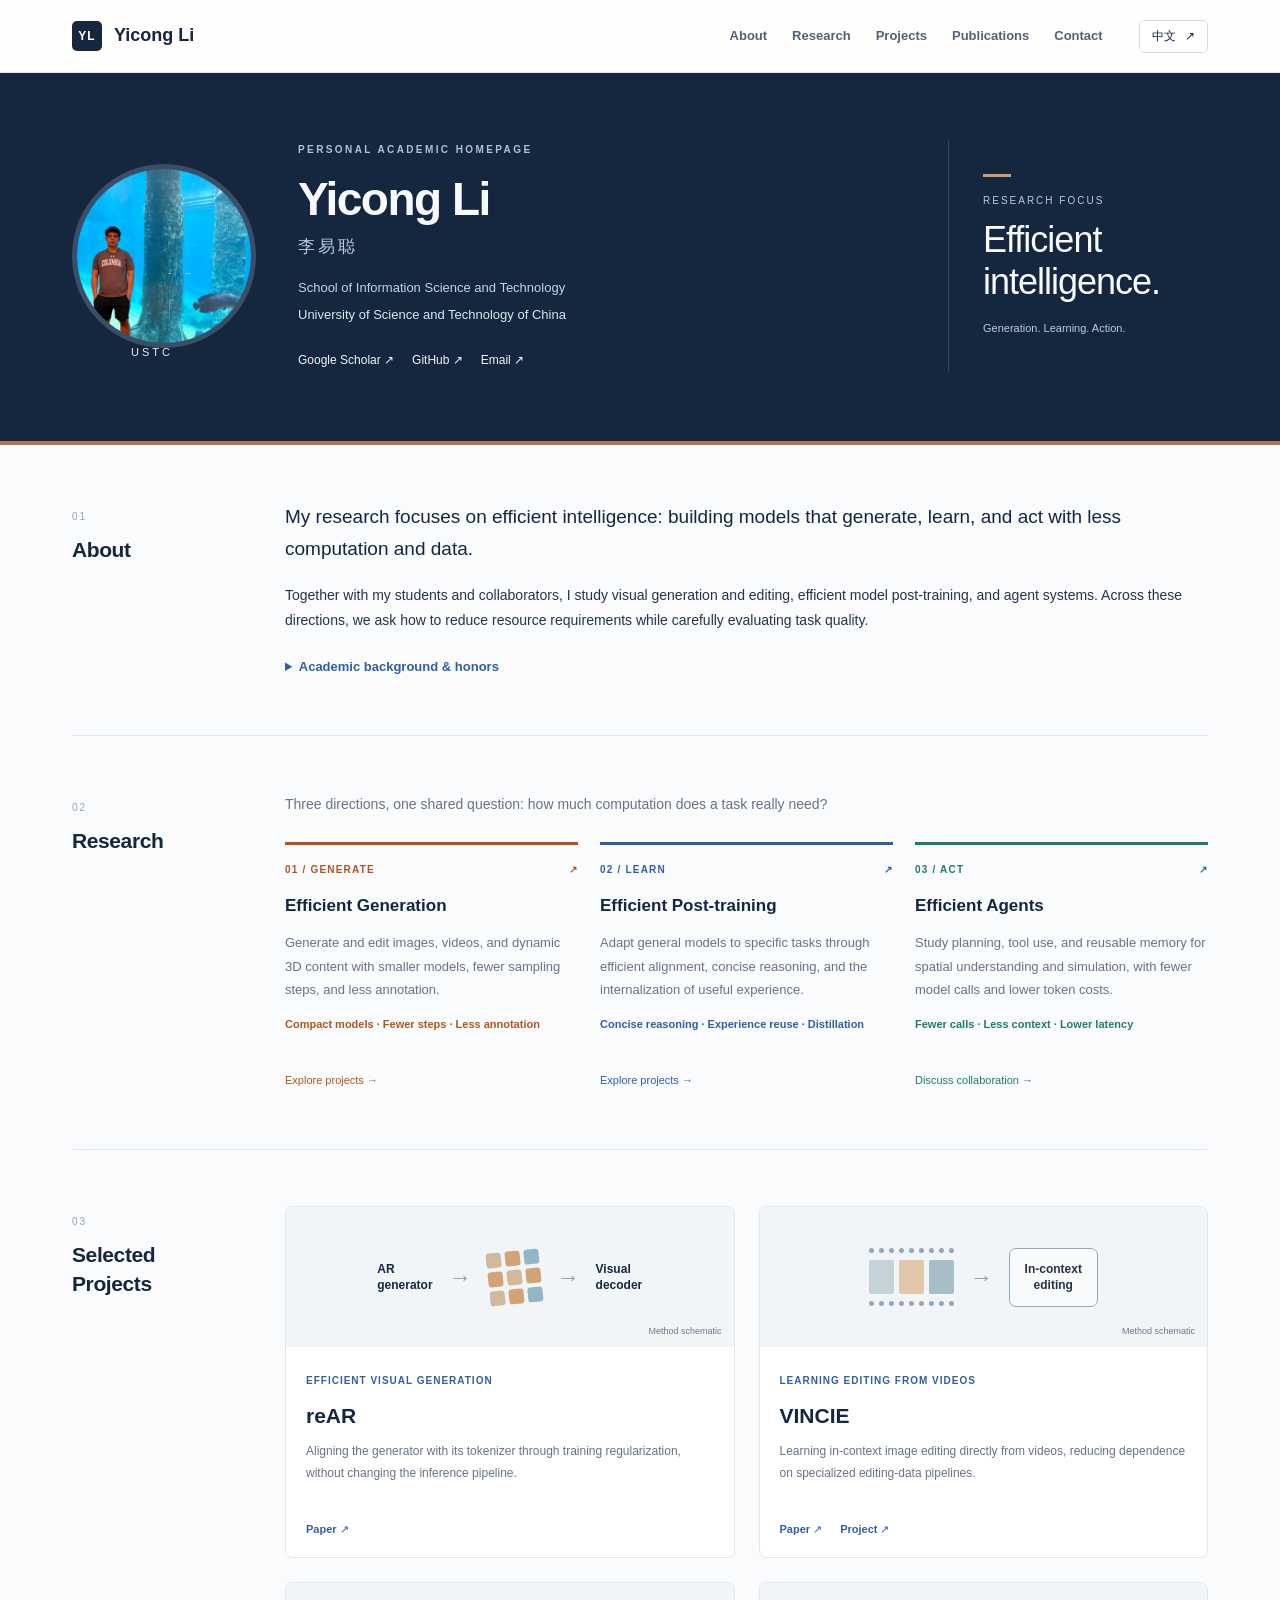
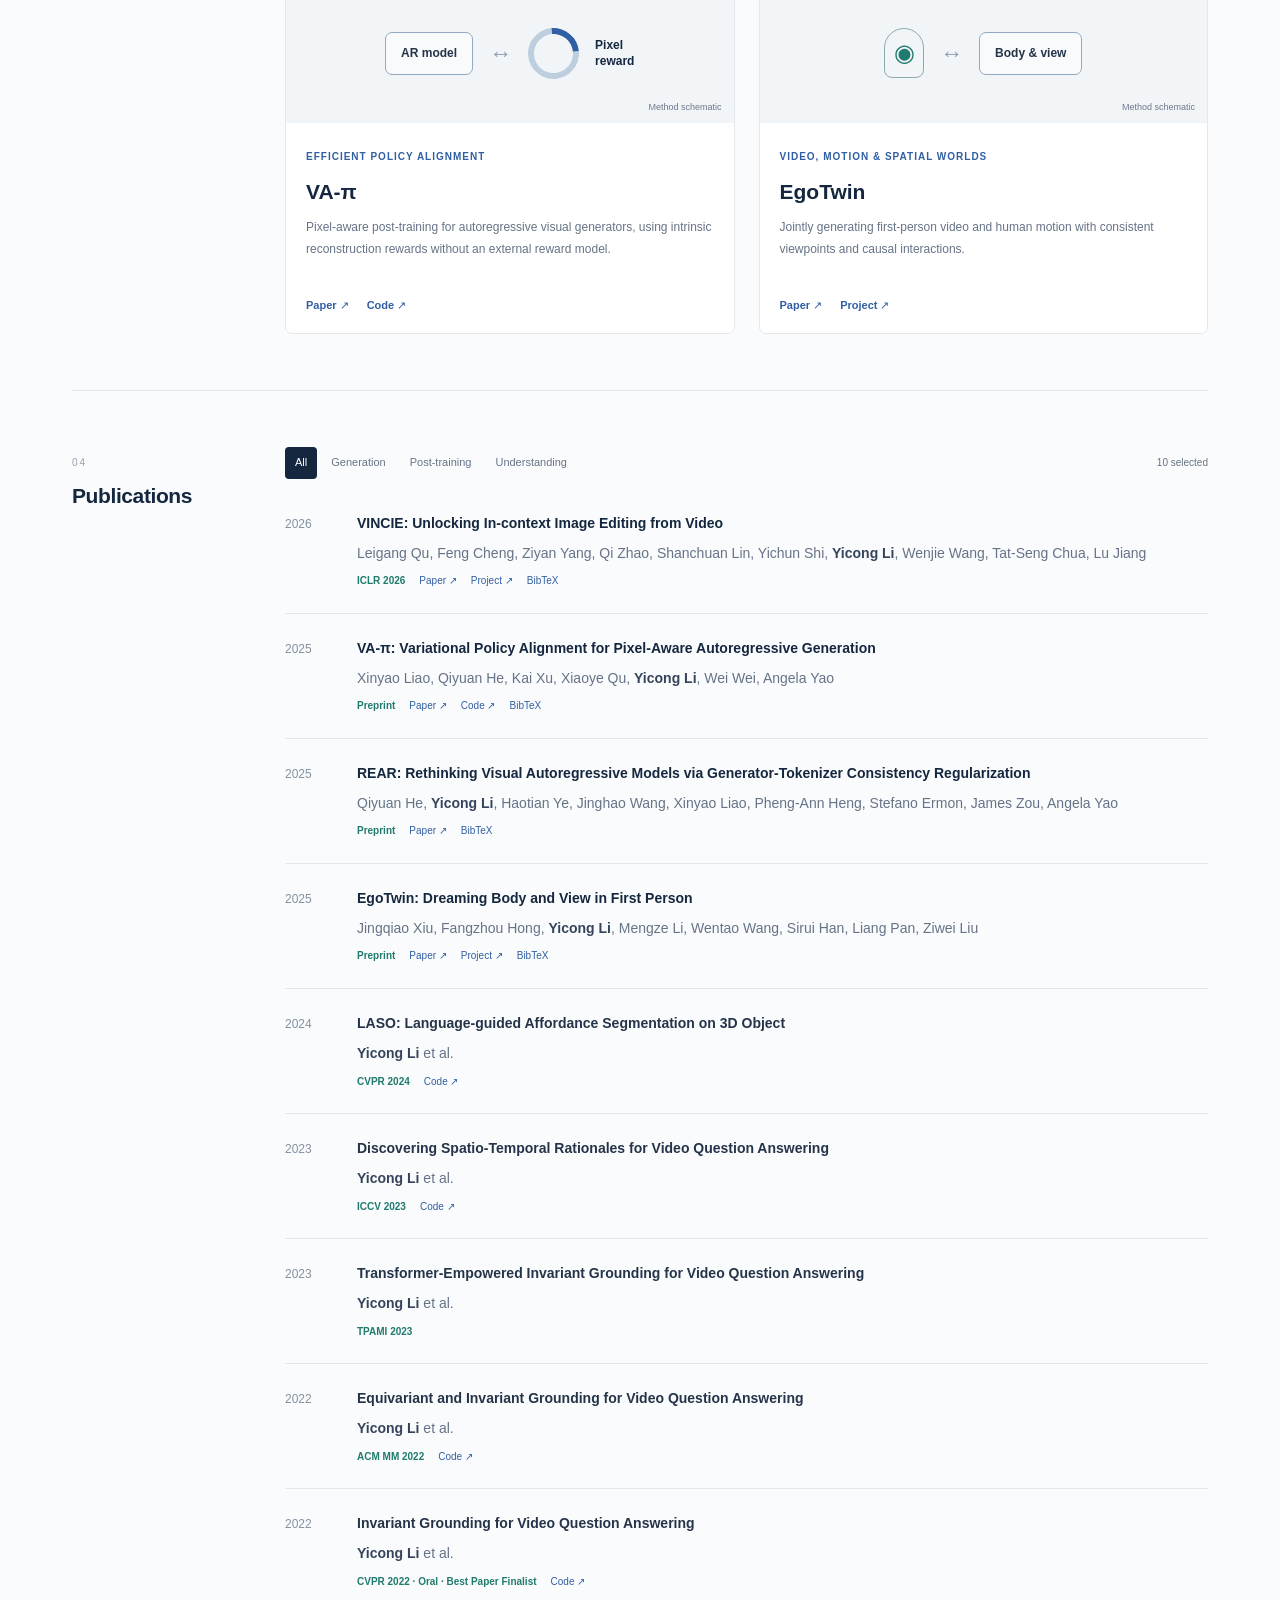
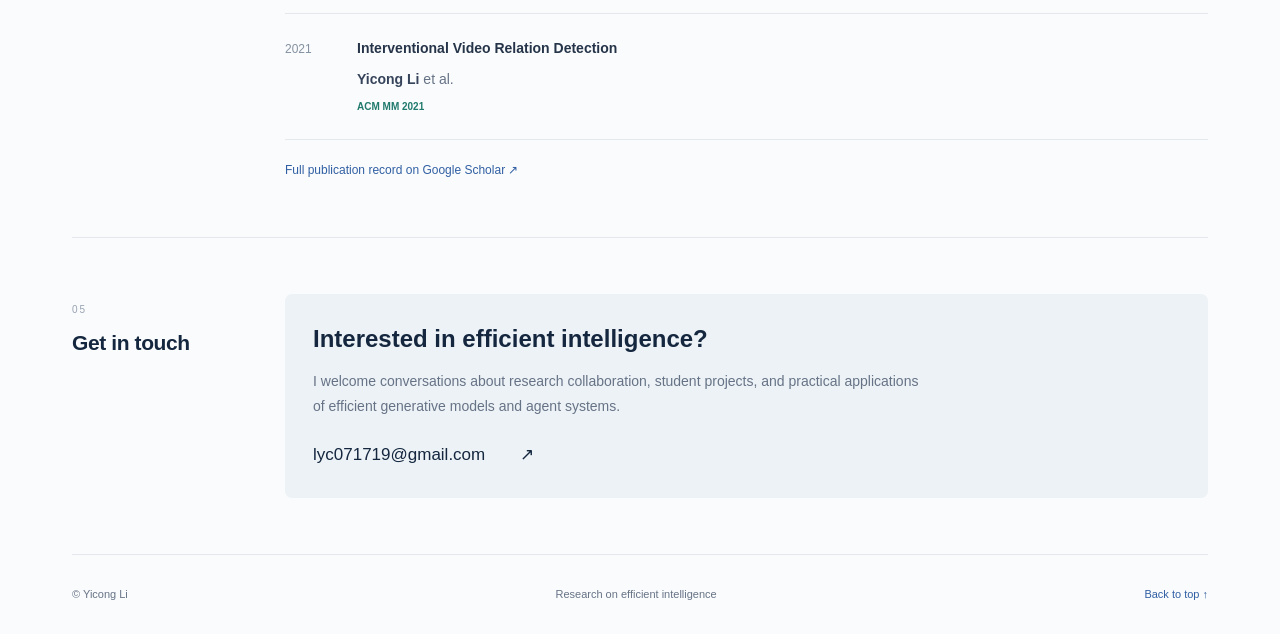
==== index.html @ 8d316884 "Build bilingual academic homepage focused on efficient intelligence" ====
<!doctype html>
<html lang="en">
<head>
<meta charset="utf-8"><meta name="viewport" content="width=device-width,initial-scale=1">
<meta name="description" content="Yicong Li, USTC. Research on efficient generative models, model post-training, and agent systems.">
<meta name="theme-color" content="#14273f"><title>Yicong Li · Efficient Intelligence · USTC</title>
<link rel="icon" type="image/svg+xml" href="assets/favicon.svg"><link rel="stylesheet" href="assets/site.css">
<script src="assets/content.js" defer></script><script src="assets/site.js" defer></script>
</head>
<body>
<a class="skip" href="#main" data-en="Skip to content" data-zh="跳转到正文">Skip to content</a>
<header class="topbar"><div class="nav-wrap">
<a class="brand" href="#home"><span class="brand-mark">YL</span><span data-en="Yicong Li" data-zh="李易聪">Yicong Li</span></a>
<nav aria-label="Main navigation"><a href="#about" data-en="About" data-zh="关于">About</a><a href="#research" data-en="Research" data-zh="研究">Research</a><a href="#projects" data-en="Projects" data-zh="项目">Projects</a><a href="#publications" data-en="Publications" data-zh="论文">Publications</a><a href="#contact" data-en="Contact" data-zh="联系">Contact</a></nav>
<button id="language-toggle" class="language" type="button" aria-label="切换至中文">中文 <span aria-hidden="true">↗</span></button>
</div></header>
<main id="main">
<section class="hero" id="home"><div class="hero-inner">
<div class="portrait-wrap"><img class="portrait" src="assets/profile.jpg" alt="Yicong Li" width="184" height="184"><span class="portrait-caption">USTC</span></div>
<div class="hero-copy"><p class="eyebrow" data-en="PERSONAL ACADEMIC HOMEPAGE" data-zh="个人学术主页">PERSONAL ACADEMIC HOMEPAGE</p><h1 data-en="Yicong Li" data-zh="李易聪">Yicong Li</h1><p class="native-name" data-en="李易聪" data-zh="Yicong Li">李易聪</p>
<p class="affiliation" data-en="School of Information Science and Technology" data-zh="信息科学技术学院">School of Information Science and Technology</p><a class="university" href="https://www.ustc.edu.cn/" data-en="University of Science and Technology of China" data-zh="中国科学技术大学">University of Science and Technology of China</a>
<div class="profile-links"><a href="https://scholar.google.com/citations?user=BEsjkHgAAAAJ&amp;hl=en" target="_blank" rel="noopener">Google Scholar ↗</a><a href="https://github.com/yl3800" target="_blank" rel="noopener">GitHub ↗</a><a href="mailto:lyc071719@gmail.com" data-en="Email ↗" data-zh="电子邮件 ↗">Email ↗</a></div>
</div>
<div class="hero-theme"><span class="theme-rule"></span><p data-en="RESEARCH FOCUS" data-zh="研究主线">RESEARCH FOCUS</p><h2 data-en="Efficient<br>intelligence." data-zh="高效<br>智能。">Efficient<br>intelligence.</h2><span data-en="Generation. Learning. Action." data-zh="高效生成 · 高效学习 · 高效执行">Generation. Learning. Action.</span></div>
</div></section>
<div class="page-body">
<section class="section about" id="about"><div class="section-label"><span>01</span><h2 data-en="About" data-zh="关于我">About</h2></div>
<div class="section-content"><p class="lead" data-en="My research focuses on efficient intelligence: building models that generate, learn, and act with less computation and data." data-zh="我的研究围绕「高效智能」展开：让模型用更少的计算与数据，完成生成、学习和执行任务。">My research focuses on efficient intelligence: building models that generate, learn, and act with less computation and data.</p>
<p data-en="Together with my students and collaborators, I study visual generation and editing, efficient model post-training, and agent systems. Across these directions, we ask how to reduce resource requirements while carefully evaluating task quality." data-zh="我与学生及合作者共同研究视觉生成与编辑、大模型高效后训练，以及智能体系统。贯穿这些方向的问题是：在认真验证任务效果的同时，如何减少资源需求。">Together with my students and collaborators, I study visual generation and editing, efficient model post-training, and agent systems. Across these directions, we ask how to reduce resource requirements while carefully evaluating task quality.</p>
<details class="background"><summary data-en="Academic background & honors" data-zh="教育背景与荣誉">Academic background & honors</summary><div><ul><li data-en="Doctoral research in Computer Science, National University of Singapore. Supervisor: Tat-Seng Chua; mentor: Xiang Wang." data-zh="新加坡国立大学计算机科学博士阶段研究。导师：蔡达成；合作指导：王翔。">PhD in Computer Science, National University of Singapore. Supervisor: Tat-Seng Chua; mentor: Xiang Wang.</li><li data-en="Master in Robotics, Columbia University." data-zh="哥伦比亚大学，机器人学硕士。">Master in Robotics, Columbia University.</li><li data-en="Bachelor in Mechanical and Automation, Huazhong University of Science and Technology." data-zh="华中科技大学，机械与自动化学士。">Bachelor in Mechanical and Automation, Huazhong University of Science and Technology.</li></ul><p data-en="CVPR 2022 Best Paper Award Finalist · NUS Dean’s Graduate Research Excellence Award 2023 · NUS Research Achievement Award 2022" data-zh="CVPR 2022 最佳论文奖候选 · 新加坡国立大学院长研究卓越奖（2023）· 新加坡国立大学研究成就奖（2022）">CVPR 2022 Best Paper Award Finalist · NUS Dean’s Graduate Research Excellence Award 2023 · NUS Research Achievement Award 2022</p></div></details></div></section>
<section class="section" id="research"><div class="section-label"><span>02</span><h2 data-en="Research" data-zh="研究方向">Research</h2></div><div class="section-content">
<p class="section-intro" data-en="Three directions, one shared question: how much computation does a task really need?" data-zh="三个方向，一个共同问题：完成一项任务，究竟需要多少计算？">Three directions, one shared question: how much computation does a task really need?</p>
<div class="directions">
<article class="direction generation"><div class="direction-top"><span>01 / GENERATE</span><span aria-hidden="true">↗</span></div><h3 data-en="Efficient Generation" data-zh="高效生成">Efficient Generation</h3><p data-en="Generate and edit images, videos, and dynamic 3D content with smaller models, fewer sampling steps, and less annotation." data-zh="生成和编辑图像、视频与动态三维内容，减少模型规模、采样步数和标注需求。">Generate and edit images, videos, and dynamic 3D content with smaller models, fewer sampling steps, and less annotation.</p><div class="keywords" data-en="Compact models · Fewer steps · Less annotation" data-zh="小模型 · 少采样 · 少标注">Compact models · Fewer steps · Less annotation</div><a href="#projects" data-en="Explore projects →" data-zh="查看相关项目 →">Explore projects →</a></article>
<article class="direction training"><div class="direction-top"><span>02 / LEARN</span><span aria-hidden="true">↗</span></div><h3 data-en="Efficient Post-training" data-zh="高效后训练">Efficient Post-training</h3><p data-en="Adapt general models to specific tasks through efficient alignment, concise reasoning, and the internalization of useful experience." data-zh="通过高效对齐、简洁推理与经验内化，把通用模型练成会做具体任务的专用模型。">Adapt general models to specific tasks through efficient alignment, concise reasoning, and the internalization of useful experience.</p><div class="keywords" data-en="Concise reasoning · Experience reuse · Distillation" data-zh="短思维链 · 经验内化 · 小模型教大模型">Concise reasoning · Experience reuse · Distillation</div><a href="#projects" data-en="Explore projects →" data-zh="查看相关项目 →">Explore projects →</a></article>
<article class="direction agents"><div class="direction-top"><span>03 / ACT</span><span aria-hidden="true">↗</span></div><h3 data-en="Efficient Agents" data-zh="高效智能体">Efficient Agents</h3><p data-en="Study planning, tool use, and reusable memory for spatial understanding and simulation, with fewer model calls and lower token costs." data-zh="研究规划、工具调用与可复用记忆，面向空间理解与模拟，减少大模型调用和 token 消耗。">Study planning, tool use, and reusable memory for spatial understanding and simulation, with fewer model calls and lower token costs.</p><div class="keywords" data-en="Fewer calls · Less context · Lower latency" data-zh="少调用 · 少 token · 低延迟">Fewer calls · Less context · Lower latency</div><a href="#contact" data-en="Discuss collaboration →" data-zh="交流合作 →">Discuss collaboration →</a></article>
</div></div></section>
<section class="section" id="projects"><div class="section-label"><span>03</span><h2 data-en="Selected<br>Projects" data-zh="代表项目">Selected<br>Projects</h2></div><div class="section-content"><div class="project-grid" id="project-grid"></div></div></section>
<section class="section" id="publications"><div class="section-label"><span>04</span><h2 data-en="Publications" data-zh="论文">Publications</h2></div><div class="section-content"><div class="pub-toolbar"><div role="group" aria-label="Filter publications" class="filters"><button type="button" class="active" data-filter="all" aria-pressed="true" data-en="All" data-zh="全部">All</button><button type="button" data-filter="generation" aria-pressed="false" data-en="Generation" data-zh="生成">Generation</button><button type="button" data-filter="training" aria-pressed="false" data-en="Post-training" data-zh="后训练">Post-training</button><button type="button" data-filter="understanding" aria-pressed="false" data-en="Understanding" data-zh="理解">Understanding</button></div><span id="pub-count" aria-live="polite"></span></div><div id="publication-list"></div><p class="scholar-note"><a href="https://scholar.google.com/citations?user=BEsjkHgAAAAJ&amp;hl=en" target="_blank" rel="noopener" data-en="Full publication record on Google Scholar ↗" data-zh="在 Google Scholar 查看完整论文列表 ↗">Full publication record on Google Scholar ↗</a></p></div></section>
<section class="section contact-section" id="contact"><div class="section-label"><span>05</span><h2 data-en="Get in touch" data-zh="联系与合作">Get in touch</h2></div><div class="section-content"><h3 data-en="Interested in efficient intelligence?" data-zh="一起研究高效智能">Interested in efficient intelligence?</h3><p data-en="I welcome conversations about research collaboration, student projects, and practical applications of efficient generative models and agent systems." data-zh="欢迎围绕高效生成模型、大模型后训练和智能体系统，交流科研合作、学生课题与实际应用。">I welcome conversations about research collaboration, student projects, and practical applications of efficient generative models and agent systems.</p><a class="email-link" href="mailto:lyc071719@gmail.com">lyc071719@gmail.com <span aria-hidden="true">↗</span></a></div></section>
<footer><span data-en="© Yicong Li" data-zh="© 李易聪">© Yicong Li</span><span data-en="Research on efficient intelligence" data-zh="围绕「高效」的智能研究">Research on efficient intelligence</span><a href="#home" data-en="Back to top ↑" data-zh="返回顶部 ↑">Back to top ↑</a></footer>
</div></main>
<dialog id="citation-dialog"><div class="dialog-header"><h2 data-en="Citation" data-zh="引用信息">Citation</h2><button type="button" id="close-citation" aria-label="Close">×</button></div><pre id="citation-text"></pre><button type="button" id="copy-citation" data-en="Copy BibTeX" data-zh="复制 BibTeX">Copy BibTeX</button><p id="copy-status" role="status"></p></dialog>
</body></html>
---- assets/site.css ----
:root{--navy:#14273f;--text:#253449;--muted:#667386;--line:#e4e8ed;--orange:#ad571f;--blue:#305fa3;--teal:#207a6d;--paper:#fff;--bg:#fafbfc}*{box-sizing:border-box}html{scroll-behavior:smooth;scroll-padding-top:94px}body{margin:0;color:var(--text);background:var(--bg);font:16px/1.75 -apple-system,BlinkMacSystemFont,"Segoe UI","PingFang SC","Microsoft YaHei",sans-serif}a{color:var(--blue);text-decoration:none}a:hover{text-decoration:underline;text-underline-offset:4px}button{font:inherit;cursor:pointer}button,a{-webkit-tap-highlight-color:transparent}a:focus-visible,button:focus-visible,summary:focus-visible{outline:3px solid #d9a441;outline-offset:5px}img{max-width:100%}.skip{position:fixed;top:-100px;left:20px;padding:8px 18px;background:#fff;z-index:50}.skip:focus{top:8px}.topbar{position:sticky;top:0;z-index:20;background:#fffefcf5;border-bottom:1px solid var(--line);backdrop-filter:blur(16px)}.nav-wrap{max-width:1200px;margin:auto;height:72px;padding:0 32px;display:flex;align-items:center;gap:36px}.brand{display:flex;align-items:center;gap:12px;color:var(--navy);font-size:18px;font-weight:650;white-space:nowrap}.brand:hover{text-decoration:none}.brand-mark{display:grid;place-items:center;background:var(--navy);color:white;width:30px;height:30px;font-size:12px;letter-spacing:1px;border-radius:5px}nav{display:flex;gap:25px;margin-left:auto}nav a{font-size:13px;color:#526174;font-weight:550}nav a.active{color:var(--navy);text-decoration:underline;text-decoration-color:#ba784c;text-underline-offset:8px}.language{border:1px solid #d7dde5;background:white;color:var(--navy);padding:5px 12px;border-radius:5px;white-space:nowrap;font-size:12px}.language span{margin-left:6px}.hero{background:var(--navy);color:#f7f9fc;border-bottom:4px solid #ad754f}.hero-inner{max-width:1200px;margin:auto;padding:68px 32px 70px;display:grid;grid-template-columns:184px 1fr 260px;gap:42px;align-items:center}.portrait-wrap{position:relative}.portrait{display:block;width:184px;height:184px;object-fit:cover;object-position:center 25%;border-radius:50%;border:5px solid #ffffff1a;background:#243b56}.portrait-caption{position:absolute;bottom:-14px;left:59px;letter-spacing:3px;font-size:11px;color:#e8edf2}.eyebrow{font-size:10px;letter-spacing:2.4px;font-weight:600;color:#b1c2d5;margin:0 0 14px}.hero h1{font-size:46px;line-height:1.15;letter-spacing:-1.5px;margin:0;font-weight:650}.native-name{font-size:17px;letter-spacing:3px;color:#b9c9db;margin:7px 0 15px}.affiliation{font-size:13px;margin:0;color:#c8d3df}.university{font-size:13px;color:#dce6ef}.profile-links{display:flex;flex-wrap:wrap;gap:18px;margin-top:22px}.profile-links a{color:#f3f5f8;font-size:12px}.hero-theme{border-left:1px solid #ffffff26;padding-left:34px;align-self:stretch;display:flex;flex-direction:column;justify-content:center}.hero-theme p{font-size:10px;letter-spacing:2px;color:#b7c9db;margin:15px 0 10px}.theme-rule{height:3px;width:28px;background:#cf9c73}.hero-theme h2{font-size:36px;line-height:1.15;letter-spacing:-1px;font-weight:500;margin:0 0 17px}.hero-theme>span:last-child{font-size:11px;color:#bacbdc}.page-body{max-width:1200px;padding:0 32px;margin:auto}.section{display:grid;grid-template-columns:175px minmax(0,1fr);gap:38px;padding:56px 0;border-bottom:1px solid var(--line);scroll-margin-top:10px}.section-label>span{font-size:10px;letter-spacing:2px;color:#98a3b2}.section-label h2{font-size:21px;line-height:1.35;margin:7px 0;color:var(--navy);font-weight:650;letter-spacing:-.4px}.section-content>p:first-child{margin-top:0}.section-content p{font-size:14px}.lead{font-size:19px!important;line-height:1.7;color:var(--navy);font-weight:450;margin-bottom:18px}.background{margin-top:24px;font-size:13px}.background summary{cursor:pointer;color:var(--blue);font-weight:550}.background>div{padding:8px 20px;border-left:2px solid #d6dfe9;margin-top:12px;color:var(--muted)}.background ul{padding-left:16px;margin:7px 0}.background li{margin:8px 0}.background p{font-size:12px}.section-intro{color:var(--muted);margin-bottom:25px}.directions{display:grid;grid-template-columns:repeat(3,minmax(0,1fr));gap:22px}.direction{border-top:3px solid var(--accent);padding-top:16px;--accent:var(--blue)}.direction.generation{--accent:var(--orange)}.direction.agents{--accent:var(--teal)}.direction-top{display:flex;justify-content:space-between;font-size:10px;letter-spacing:1.2px;color:var(--accent);font-weight:650}.direction h3{font-size:17px;line-height:1.35;color:var(--navy);margin:17px 0 12px}.direction p{font-size:13px;line-height:1.8;color:var(--muted);margin-bottom:14px}.keywords{font-size:11px;line-height:1.8;color:var(--accent);font-weight:550;min-height:42px}.direction>a{display:inline-block;margin-top:14px;font-size:11px;color:var(--accent)}.project-grid{display:grid;grid-template-columns:1fr 1fr;gap:24px}.project{border:1px solid var(--line);background:#fff;border-radius:7px;overflow:hidden;transition:border-color .2s}.project:hover{border-color:#9eafc3}.project-art{height:140px;background:#f2f5f8;display:flex;align-items:center;justify-content:center;gap:16px;padding:23px;position:relative;overflow:hidden}.project-art>small{position:absolute;bottom:8px;right:12px;font-size:9px;color:#6d7789}.art-label{font-size:12px;line-height:1.35;font-weight:650;color:var(--navy)}.art-arrow{color:#91a0b2;font-size:23px}.token-grid{display:grid;grid-template-columns:repeat(3,15px);gap:4px;transform:rotate(-6deg)}.token-grid i{width:15px;height:15px;background:#d1b99d;border-radius:3px}.token-grid i:nth-child(3n){background:#94b6c4}.token-grid i:nth-child(2n){background:#d2a376}.art-node{padding:12px 15px;border:1px solid #93a8c1;border-radius:7px;background:#fff8;font-size:12px;font-weight:650;text-align:center;line-height:1.4}.film{display:flex;gap:5px;border-top:5px dotted #94a7b9;border-bottom:5px dotted #94a7b9;padding:7px 0}.film i{width:25px;height:34px;background:#c5d3d8;border-radius:2px}.film i:nth-child(2){background:#e2c6a8}.film i:nth-child(3){background:#a7bec9}.art-gauge{height:51px;width:51px;border-radius:50%;border:6px solid #bdcfdf;border-top-color:var(--blue);transform:rotate(40deg)}.body-view{height:50px;width:40px;display:grid;place-items:center;border:1px solid #8caaa9;border-radius:22px 22px 9px 9px;color:var(--teal);font-size:24px}.project-text{padding:18px 20px}.project .category{color:var(--accent,var(--blue));font-size:10px;font-weight:600;letter-spacing:1px;text-transform:uppercase}.project h3{margin:5px 0 6px;font-size:21px;font-weight:650;color:var(--navy)}.project p{font-size:12px;color:var(--muted);line-height:1.8;min-height:65px;margin:0 0 14px}.project-links{display:flex;gap:18px;font-size:11px;font-weight:550}.pub-toolbar{display:flex;align-items:center;justify-content:space-between;gap:12px;margin-bottom:10px}.filters{display:flex;gap:4px;flex-wrap:wrap}.filters button{font-size:11px;background:none;border:0;border-radius:4px;padding:6px 10px;color:var(--muted)}.filters button.active{background:var(--navy);color:#fff}#pub-count{font-size:10px;color:var(--muted);white-space:nowrap}.publication{display:grid;grid-template-columns:55px 1fr;gap:17px;padding:23px 0;border-bottom:1px solid var(--line)}.pub-year{font-size:12px;color:#8491a0;padding-top:2px}.publication h3{font-size:14px;line-height:1.65;margin:0 0 6px;font-weight:600}.publication h3 a{color:var(--navy)}.authors{font-size:11px;color:var(--muted);margin:0 0 7px}.authors strong{color:#36445b}.pub-meta{display:flex;gap:14px;align-items:center;flex-wrap:wrap;font-size:10px}.venue{color:var(--teal);font-weight:650}.pub-meta button{padding:0;border:0;background:transparent;color:var(--blue);font-size:10px}.pub-meta button:hover{text-decoration:underline}.scholar-note{margin:20px 0 0;font-size:12px!important}.contact-section .section-content{padding:28px;background:#edf2f6;border-radius:7px}.contact-section h3{margin:0 0 8px;font-size:24px;line-height:1.4;font-weight:550;color:var(--navy)}.contact-section p{color:var(--muted);max-width:620px}.email-link{display:flex;gap:35px;align-items:center;font-size:17px;color:var(--navy);margin-top:22px}footer{padding:30px 0;display:flex;justify-content:space-between;gap:15px;font-size:11px;color:var(--muted)}footer a{font-size:11px}dialog{width:min(660px,calc(100vw - 32px));border:1px solid #d4dce6;border-radius:8px;padding:26px;color:var(--text);box-shadow:0 20px 70px #10243b30}dialog::backdrop{background:#12203877}.dialog-header{display:flex;justify-content:space-between;align-items:center}.dialog-header h2{font-size:20px;margin:0}.dialog-header button{background:none;border:0;font-size:28px}dialog pre{white-space:pre-wrap;overflow-wrap:anywhere;font-size:12px;background:#f2f4f7;padding:18px}#copy-citation{border:0;background:var(--navy);color:white;border-radius:4px;padding:8px 15px;font-size:12px}#copy-status{font-size:12px}html[lang=zh-CN] .hero h1{letter-spacing:3px}html[lang=zh-CN] .native-name{letter-spacing:0}html[lang=zh-CN] .direction h3{font-size:19px}@media(max-width:1000px){.hero-inner{grid-template-columns:145px 1fr 205px;gap:25px}.portrait{width:145px;height:145px}.portrait-caption{left:43px}.hero-theme{padding-left:24px}.hero-theme h2{font-size:30px}.section{grid-template-columns:140px minmax(0,1fr);gap:28px}.directions{gap:16px}}@media(max-width:760px){.nav-wrap{padding:0 20px;gap:14px;height:auto;min-height:66px;flex-wrap:wrap;padding-top:13px;padding-bottom:12px}.brand{font-size:16px}nav{order:3;width:100%;justify-content:space-between;gap:8px}nav a{font-size:12px}.language{margin-left:auto}.hero-inner{padding:38px 22px 42px;grid-template-columns:105px 1fr;gap:23px}.portrait{width:105px;height:105px;border-width:3px}.portrait-caption{left:25px;font-size:9px}.hero h1{font-size:35px}.eyebrow{font-size:8px}.hero .affiliation,.university{font-size:11px}.native-name{font-size:14px}.profile-links{gap:12px;margin-top:15px}.hero-theme{grid-column:1/-1;border-left:0;border-top:1px solid #ffffff22;padding:22px 0 0;margin-top:12px}.hero-theme p{margin:0 0 8px}.hero-theme h2 br{display:none}.hero-theme h2{font-size:31px;line-height:1.3;margin-bottom:10px}.theme-rule{display:none}.page-body{padding:0 22px}.section{display:block;padding:35px 0}.section-label{display:flex;align-items:baseline;gap:12px;margin-bottom:18px}.section-label h2{font-size:21px}.section-label h2 br{display:none}.lead{font-size:17px!important}.directions{grid-template-columns:1fr;gap:28px}.direction h3{margin:10px 0}.direction p{margin:0 0 10px}.keywords{min-height:0}.direction>a{margin-top:10px}.project-grid{gap:15px}.project-art{height:120px;gap:8px;padding:12px}.art-node{font-size:10px;padding:10px}.art-label{font-size:10px}.project-text{padding:15px}.project p{min-height:95px}.pub-toolbar{align-items:flex-start}.publication{grid-template-columns:40px 1fr;gap:10px}.contact-section .section-content{padding:22px}.contact-section h3{font-size:21px}footer{flex-wrap:wrap}footer span:nth-child(2){display:none}}@media(max-width:440px){.project-grid{grid-template-columns:1fr}.project-art{height:140px}.project p{min-height:0}.hero-inner{grid-template-columns:85px minmax(0,1fr);gap:17px}.portrait{width:85px;height:85px}.portrait-caption{left:16px}.hero h1{font-size:32px}.hero-copy .eyebrow{letter-spacing:1px}.profile-links a{font-size:11px}.filters button{padding:5px 7px;font-size:10px}.pub-count{display:none}.email-link{font-size:15px}}@media(prefers-reduced-motion:reduce){html{scroll-behavior:auto}*{transition:none!important}}
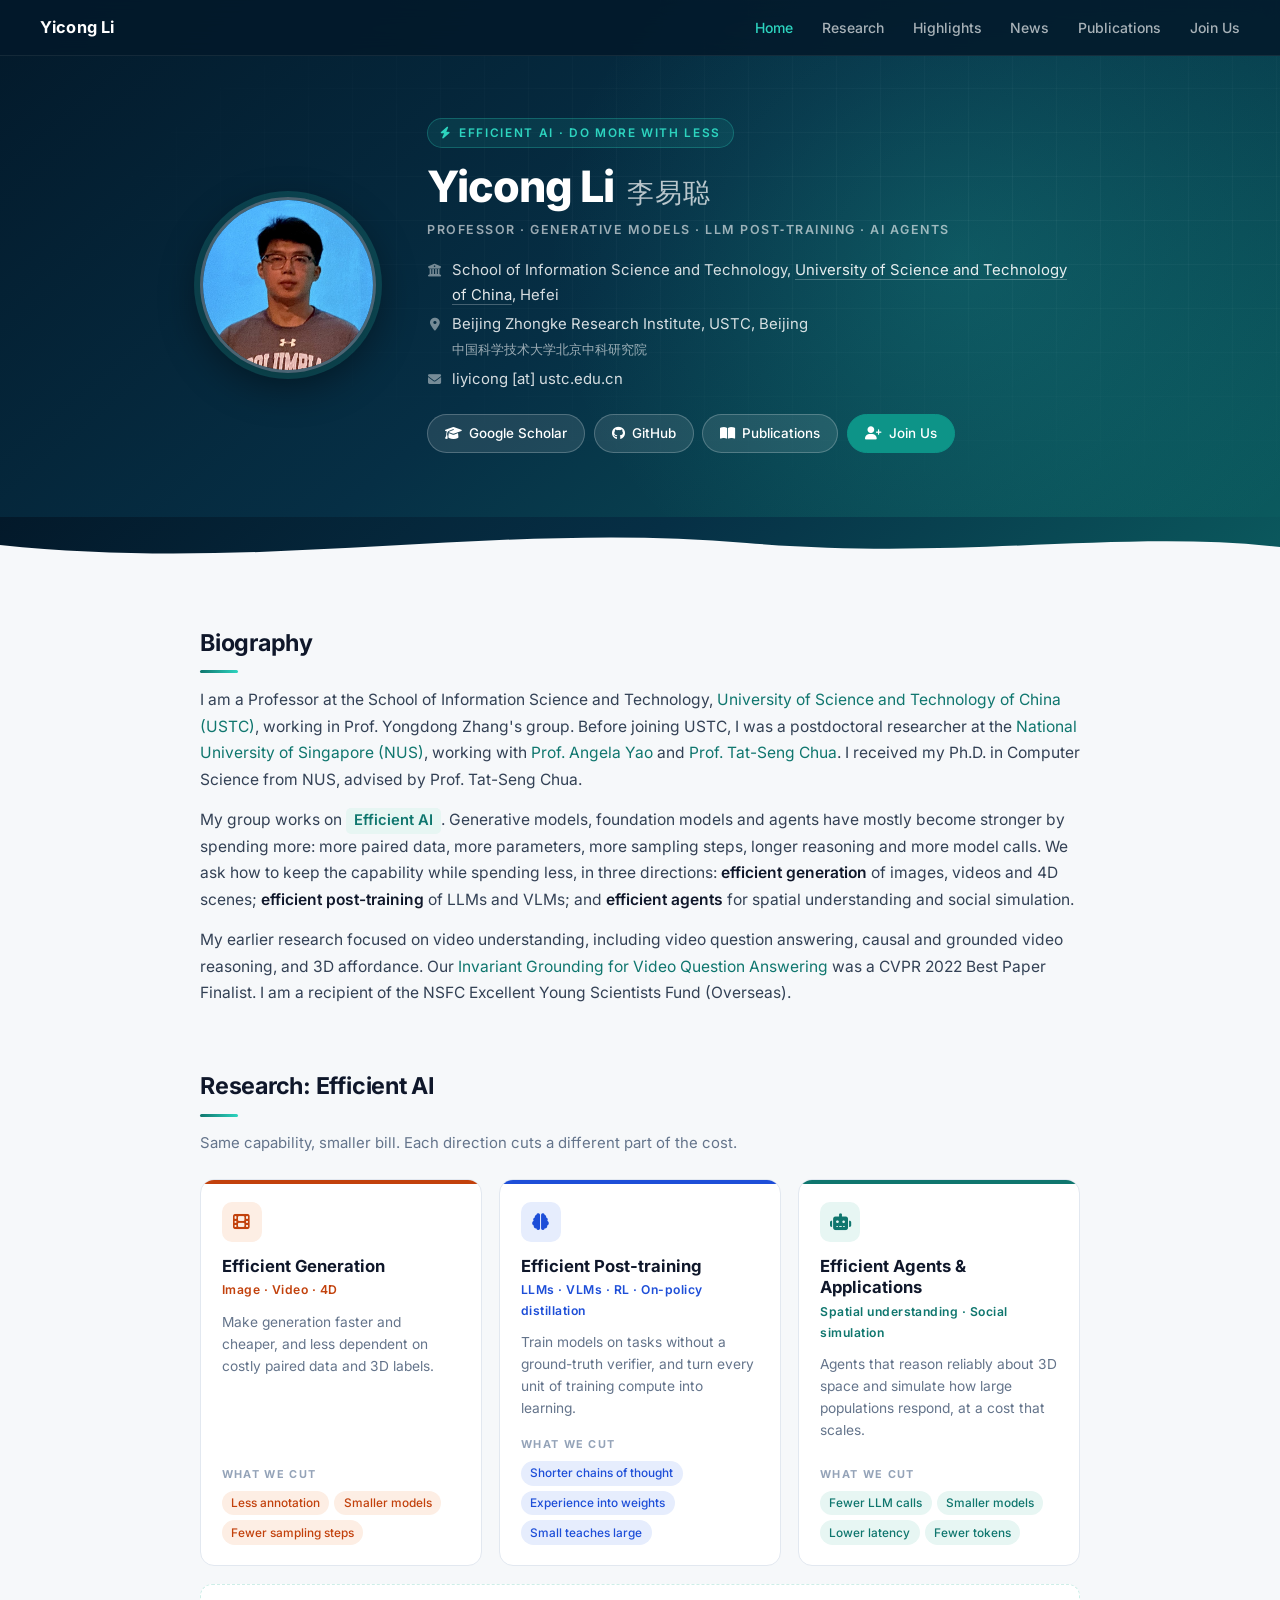
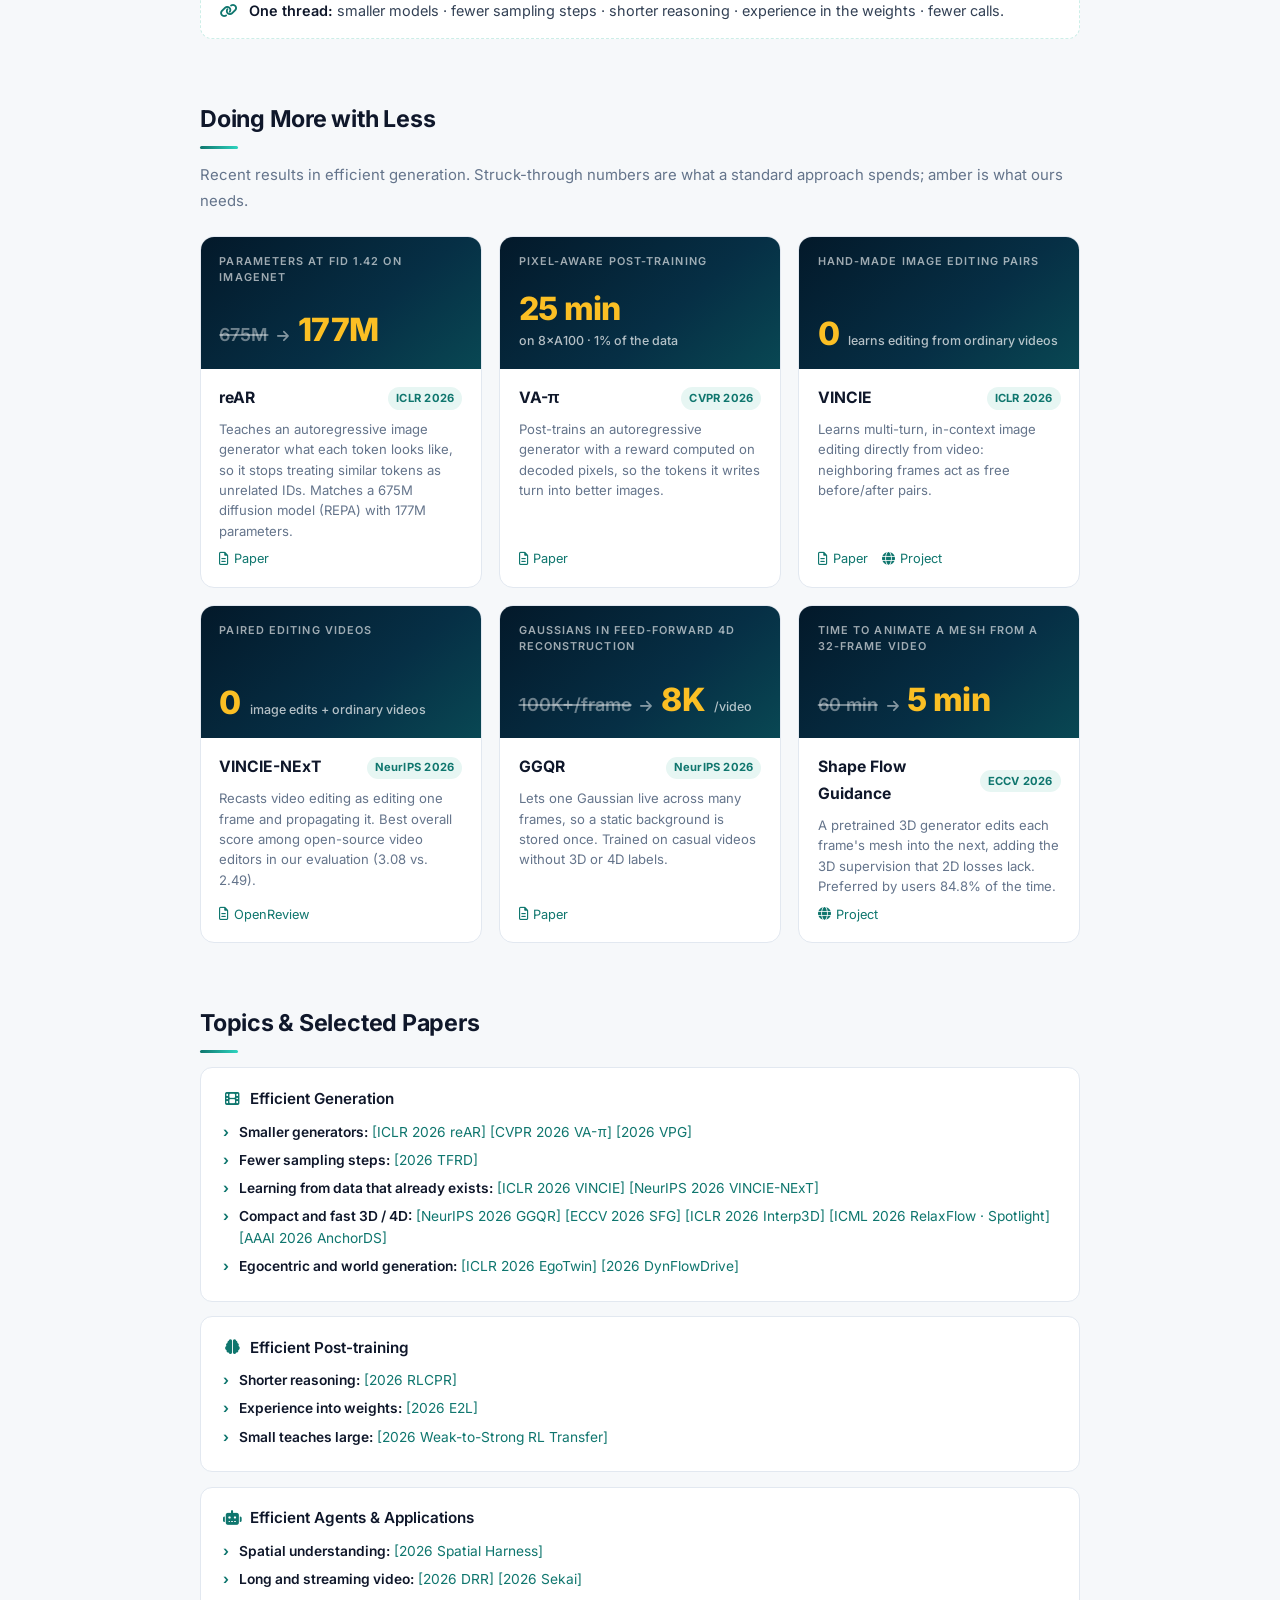
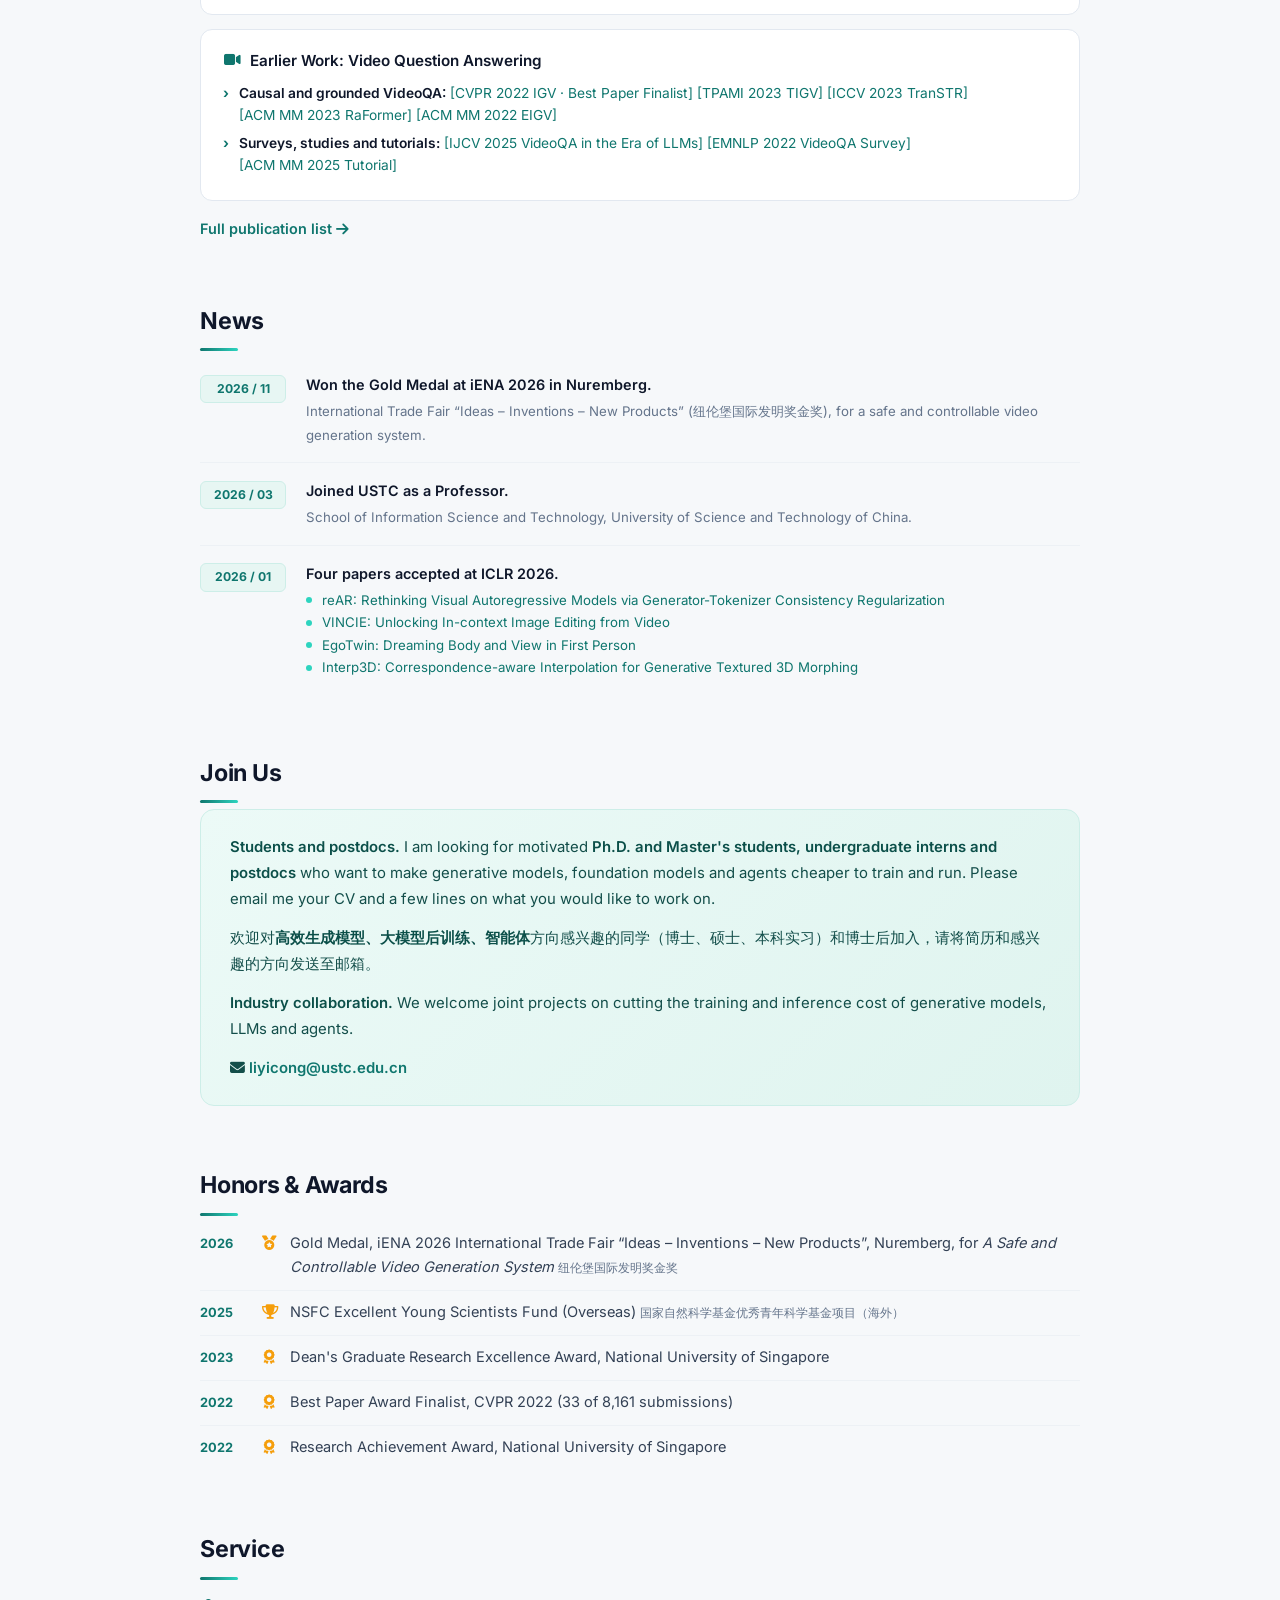
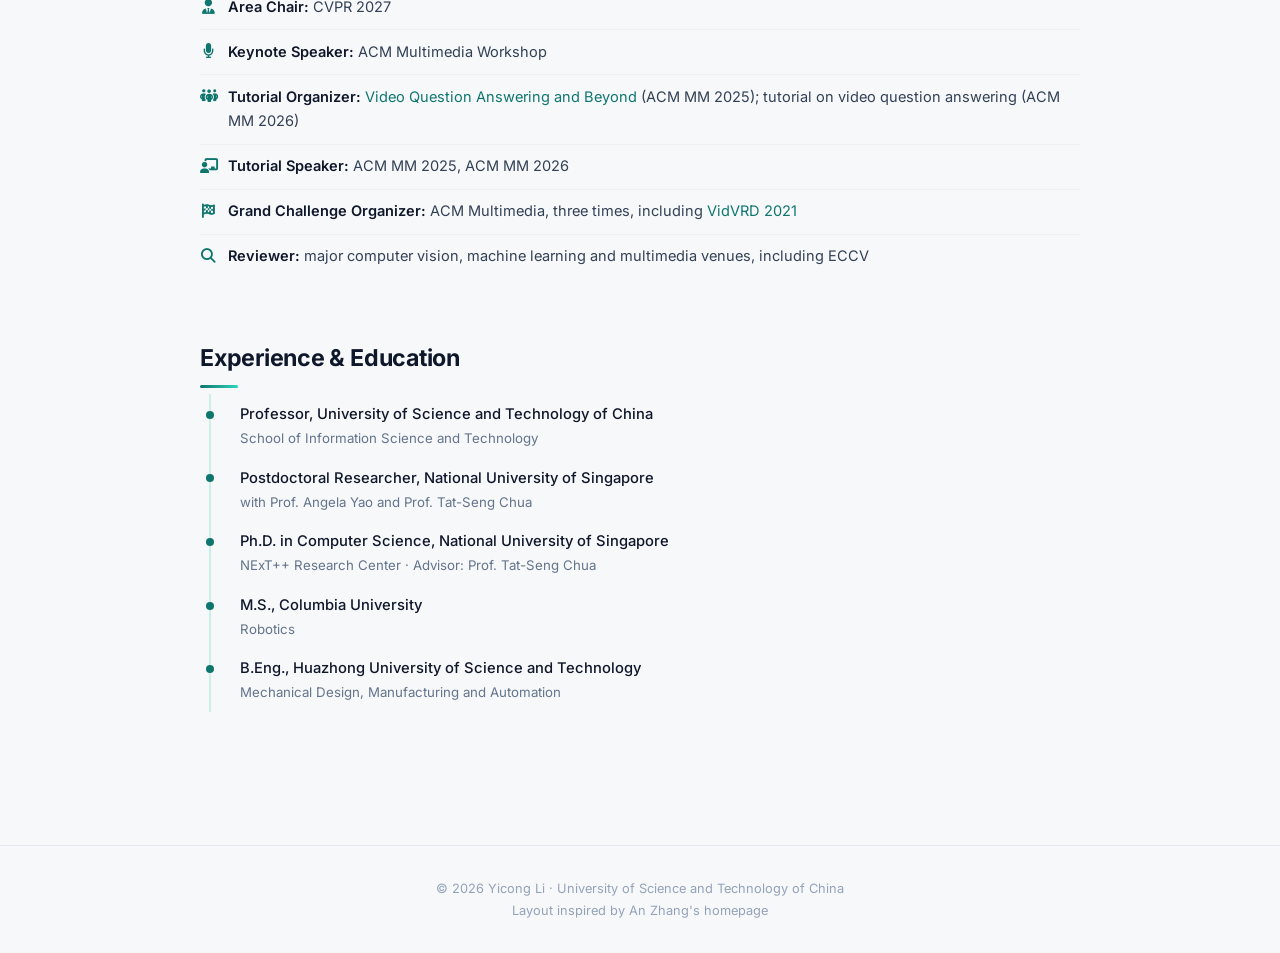
==== commit 01397e09: "Replace homepage with the efficiency-themed version Single-page homepage (biography, research direct" ====
--- a/index.html
+++ b/index.html
@@ -1,44 +1,430 @@
-<!doctype html>
+<!DOCTYPE html>
 <html lang="en">
 <head>
-<meta charset="utf-8"><meta name="viewport" content="width=device-width,initial-scale=1">
-<meta name="description" content="Yicong Li, USTC. Research on efficient generative models, model post-training, and agent systems.">
-<meta name="theme-color" content="#14273f"><title>Yicong Li · Efficient Intelligence · USTC</title>
-<link rel="icon" type="image/svg+xml" href="assets/favicon.svg"><link rel="stylesheet" href="assets/site.css">
-<script src="assets/content.js" defer></script><script src="assets/site.js" defer></script>
+    <meta charset="UTF-8">
+    <meta name="viewport" content="width=device-width, initial-scale=1.0">
+    <title>Yicong Li (李易聪) | USTC</title>
+    <meta name="description" content="Yicong Li (李易聪), Professor at the University of Science and Technology of China. Efficient AI: generative models, LLM post-training and agents that do more with less.">
+    <meta property="og:title" content="Yicong Li (李易聪) | Efficient AI @ USTC">
+    <meta property="og:description" content="Efficient generation, efficient post-training and efficient agents: less data, fewer parameters, fewer steps, shorter reasoning, fewer calls.">
+    <meta property="og:image" content="https://yl3800.github.io/image/profile.jpg">
+    <link rel="icon" href="data:image/svg+xml,%3Csvg xmlns='http://www.w3.org/2000/svg' viewBox='0 0 64 64'%3E%3Crect width='64' height='64' rx='14' fill='%230f766e'/%3E%3Cpath d='M36 8 16 36h14l-4 20 22-30H34z' fill='%23fbbf24'/%3E%3C/svg%3E">
+    <!-- Fonts and icons are self-hosted, so the page loads fast inside mainland China -->
+    <link rel="preload" href="assets/fonts/inter-latin-wght-normal.woff2" as="font" type="font/woff2" crossorigin>
+    <link rel="stylesheet" href="assets/fontawesome/css/all.min.css">
+    <link rel="stylesheet" href="assets/site.css">
 </head>
 <body>
-<a class="skip" href="#main" data-en="Skip to content" data-zh="跳转到正文">Skip to content</a>
-<header class="topbar"><div class="nav-wrap">
-<a class="brand" href="#home"><span class="brand-mark">YL</span><span data-en="Yicong Li" data-zh="李易聪">Yicong Li</span></a>
-<nav aria-label="Main navigation"><a href="#about" data-en="About" data-zh="关于">About</a><a href="#research" data-en="Research" data-zh="研究">Research</a><a href="#projects" data-en="Projects" data-zh="项目">Projects</a><a href="#publications" data-en="Publications" data-zh="论文">Publications</a><a href="#contact" data-en="Contact" data-zh="联系">Contact</a></nav>
-<button id="language-toggle" class="language" type="button" aria-label="切换至中文">中文 <span aria-hidden="true">↗</span></button>
-</div></header>
-<main id="main">
-<section class="hero" id="home"><div class="hero-inner">
-<div class="portrait-wrap"><img class="portrait" src="assets/profile.jpg" alt="Yicong Li" width="184" height="184"><span class="portrait-caption">USTC</span></div>
-<div class="hero-copy"><p class="eyebrow" data-en="PERSONAL ACADEMIC HOMEPAGE" data-zh="个人学术主页">PERSONAL ACADEMIC HOMEPAGE</p><h1 data-en="Yicong Li" data-zh="李易聪">Yicong Li</h1><p class="native-name" data-en="李易聪" data-zh="Yicong Li">李易聪</p>
-<p class="affiliation" data-en="School of Information Science and Technology" data-zh="信息科学技术学院">School of Information Science and Technology</p><a class="university" href="https://www.ustc.edu.cn/" data-en="University of Science and Technology of China" data-zh="中国科学技术大学">University of Science and Technology of China</a>
-<div class="profile-links"><a href="https://scholar.google.com/citations?user=BEsjkHgAAAAJ&amp;hl=en" target="_blank" rel="noopener">Google Scholar ↗</a><a href="https://github.com/yl3800" target="_blank" rel="noopener">GitHub ↗</a><a href="mailto:lyc071719@gmail.com" data-en="Email ↗" data-zh="电子邮件 ↗">Email ↗</a></div>
+<a class="skip" href="#main">Skip to content</a>
+
+<!-- ═══════════ NAV ═══════════ -->
+<nav class="topnav" aria-label="Main">
+    <a class="nav-name" href="index.html">Yicong Li</a>
+    <ul class="nav-links">
+        <li><a href="#about" class="active">Home</a></li>
+        <li><a href="#research">Research</a></li>
+        <li class="hide-sm"><a href="#highlights">Highlights</a></li>
+        <li><a href="#news">News</a></li>
+        <li><a href="publications.html">Publications</a></li>
+        <li><a href="#join">Join Us</a></li>
+    </ul>
+</nav>
+
+<!-- ═══════════ HERO ═══════════ -->
+<header class="hero" id="about">
+    <div class="hero-inner">
+        <div class="hero-photo">
+            <!-- Replace image/profile.jpg with a square photo (≥ 400×400) -->
+            <img src="image/profile.jpg" alt="Photo of Yicong Li" width="176" height="176">
+        </div>
+        <div class="hero-text">
+            <p class="eyebrow"><i class="fa-solid fa-bolt"></i> Efficient AI · Do more with less</p>
+            <h1>Yicong Li <span class="zh">李易聪</span></h1>
+            <p class="hero-subtitle">Professor · Generative Models · LLM Post&#8209;training · AI Agents</p>
+            <div class="hero-affil">
+                <i class="fa-solid fa-building-columns"></i>
+                <span>School of Information Science and Technology,
+                    <a href="https://en.ustc.edu.cn/" target="_blank" rel="noopener">University of Science and Technology of China</a>, Hefei</span>
+            </div>
+            <div class="hero-affil">
+                <i class="fa-solid fa-location-dot"></i>
+                <span>Beijing Zhongke Research Institute, USTC, Beijing<br><span class="zh-sub">中国科学技术大学北京中科研究院</span></span>
+            </div>
+            <div class="hero-affil">
+                <i class="fa-solid fa-envelope"></i>
+                <span>liyicong [at] ustc.edu.cn</span>
+            </div>
+            <div class="hero-buttons">
+                <a class="btn" href="https://scholar.google.com/citations?user=BEsjkHgAAAAJ&amp;hl=en" target="_blank" rel="noopener"><i class="fa-solid fa-graduation-cap"></i> Google Scholar</a>
+                <a class="btn" href="https://github.com/yl3800" target="_blank" rel="noopener"><i class="fa-brands fa-github"></i> GitHub</a>
+                <a class="btn" href="publications.html"><i class="fa-solid fa-book-open"></i> Publications</a>
+                <a class="btn btn-primary" href="#join"><i class="fa-solid fa-user-plus"></i> Join Us</a>
+            </div>
+        </div>
+    </div>
+</header>
+<div class="wave" aria-hidden="true">
+    <svg viewBox="0 0 1440 56" preserveAspectRatio="none"><path d="M0,28 C300,56 560,4 840,26 C1080,44 1260,12 1440,30 L1440,56 L0,56 Z" fill="#f6f8fa"/></svg>
 </div>
-<div class="hero-theme"><span class="theme-rule"></span><p data-en="RESEARCH FOCUS" data-zh="研究主线">RESEARCH FOCUS</p><h2 data-en="Efficient<br>intelligence." data-zh="高效<br>智能。">Efficient<br>intelligence.</h2><span data-en="Generation. Learning. Action." data-zh="高效生成 · 高效学习 · 高效执行">Generation. Learning. Action.</span></div>
-</div></section>
-<div class="page-body">
-<section class="section about" id="about"><div class="section-label"><span>01</span><h2 data-en="About" data-zh="关于我">About</h2></div>
-<div class="section-content"><p class="lead" data-en="My research focuses on efficient intelligence: building models that generate, learn, and act with less computation and data." data-zh="我的研究围绕「高效智能」展开：让模型用更少的计算与数据，完成生成、学习和执行任务。">My research focuses on efficient intelligence: building models that generate, learn, and act with less computation and data.</p>
-<p data-en="Together with my students and collaborators, I study visual generation and editing, efficient model post-training, and agent systems. Across these directions, we ask how to reduce resource requirements while carefully evaluating task quality." data-zh="我与学生及合作者共同研究视觉生成与编辑、大模型高效后训练，以及智能体系统。贯穿这些方向的问题是：在认真验证任务效果的同时，如何减少资源需求。">Together with my students and collaborators, I study visual generation and editing, efficient model post-training, and agent systems. Across these directions, we ask how to reduce resource requirements while carefully evaluating task quality.</p>
-<details class="background"><summary data-en="Academic background & honors" data-zh="教育背景与荣誉">Academic background & honors</summary><div><ul><li data-en="Doctoral research in Computer Science, National University of Singapore. Supervisor: Tat-Seng Chua; mentor: Xiang Wang." data-zh="新加坡国立大学计算机科学博士阶段研究。导师：蔡达成；合作指导：王翔。">PhD in Computer Science, National University of Singapore. Supervisor: Tat-Seng Chua; mentor: Xiang Wang.</li><li data-en="Master in Robotics, Columbia University." data-zh="哥伦比亚大学，机器人学硕士。">Master in Robotics, Columbia University.</li><li data-en="Bachelor in Mechanical and Automation, Huazhong University of Science and Technology." data-zh="华中科技大学，机械与自动化学士。">Bachelor in Mechanical and Automation, Huazhong University of Science and Technology.</li></ul><p data-en="CVPR 2022 Best Paper Award Finalist · NUS Dean’s Graduate Research Excellence Award 2023 · NUS Research Achievement Award 2022" data-zh="CVPR 2022 最佳论文奖候选 · 新加坡国立大学院长研究卓越奖（2023）· 新加坡国立大学研究成就奖（2022）">CVPR 2022 Best Paper Award Finalist · NUS Dean’s Graduate Research Excellence Award 2023 · NUS Research Achievement Award 2022</p></div></details></div></section>
-<section class="section" id="research"><div class="section-label"><span>02</span><h2 data-en="Research" data-zh="研究方向">Research</h2></div><div class="section-content">
-<p class="section-intro" data-en="Three directions, one shared question: how much computation does a task really need?" data-zh="三个方向，一个共同问题：完成一项任务，究竟需要多少计算？">Three directions, one shared question: how much computation does a task really need?</p>
-<div class="directions">
-<article class="direction generation"><div class="direction-top"><span>01 / GENERATE</span><span aria-hidden="true">↗</span></div><h3 data-en="Efficient Generation" data-zh="高效生成">Efficient Generation</h3><p data-en="Generate and edit images, videos, and dynamic 3D content with smaller models, fewer sampling steps, and less annotation." data-zh="生成和编辑图像、视频与动态三维内容，减少模型规模、采样步数和标注需求。">Generate and edit images, videos, and dynamic 3D content with smaller models, fewer sampling steps, and less annotation.</p><div class="keywords" data-en="Compact models · Fewer steps · Less annotation" data-zh="小模型 · 少采样 · 少标注">Compact models · Fewer steps · Less annotation</div><a href="#projects" data-en="Explore projects →" data-zh="查看相关项目 →">Explore projects →</a></article>
-<article class="direction training"><div class="direction-top"><span>02 / LEARN</span><span aria-hidden="true">↗</span></div><h3 data-en="Efficient Post-training" data-zh="高效后训练">Efficient Post-training</h3><p data-en="Adapt general models to specific tasks through efficient alignment, concise reasoning, and the internalization of useful experience." data-zh="通过高效对齐、简洁推理与经验内化，把通用模型练成会做具体任务的专用模型。">Adapt general models to specific tasks through efficient alignment, concise reasoning, and the internalization of useful experience.</p><div class="keywords" data-en="Concise reasoning · Experience reuse · Distillation" data-zh="短思维链 · 经验内化 · 小模型教大模型">Concise reasoning · Experience reuse · Distillation</div><a href="#projects" data-en="Explore projects →" data-zh="查看相关项目 →">Explore projects →</a></article>
-<article class="direction agents"><div class="direction-top"><span>03 / ACT</span><span aria-hidden="true">↗</span></div><h3 data-en="Efficient Agents" data-zh="高效智能体">Efficient Agents</h3><p data-en="Study planning, tool use, and reusable memory for spatial understanding and simulation, with fewer model calls and lower token costs." data-zh="研究规划、工具调用与可复用记忆，面向空间理解与模拟，减少大模型调用和 token 消耗。">Study planning, tool use, and reusable memory for spatial understanding and simulation, with fewer model calls and lower token costs.</p><div class="keywords" data-en="Fewer calls · Less context · Lower latency" data-zh="少调用 · 少 token · 低延迟">Fewer calls · Less context · Lower latency</div><a href="#contact" data-en="Discuss collaboration →" data-zh="交流合作 →">Discuss collaboration →</a></article>
-</div></div></section>
-<section class="section" id="projects"><div class="section-label"><span>03</span><h2 data-en="Selected<br>Projects" data-zh="代表项目">Selected<br>Projects</h2></div><div class="section-content"><div class="project-grid" id="project-grid"></div></div></section>
-<section class="section" id="publications"><div class="section-label"><span>04</span><h2 data-en="Publications" data-zh="论文">Publications</h2></div><div class="section-content"><div class="pub-toolbar"><div role="group" aria-label="Filter publications" class="filters"><button type="button" class="active" data-filter="all" aria-pressed="true" data-en="All" data-zh="全部">All</button><button type="button" data-filter="generation" aria-pressed="false" data-en="Generation" data-zh="生成">Generation</button><button type="button" data-filter="training" aria-pressed="false" data-en="Post-training" data-zh="后训练">Post-training</button><button type="button" data-filter="understanding" aria-pressed="false" data-en="Understanding" data-zh="理解">Understanding</button></div><span id="pub-count" aria-live="polite"></span></div><div id="publication-list"></div><p class="scholar-note"><a href="https://scholar.google.com/citations?user=BEsjkHgAAAAJ&amp;hl=en" target="_blank" rel="noopener" data-en="Full publication record on Google Scholar ↗" data-zh="在 Google Scholar 查看完整论文列表 ↗">Full publication record on Google Scholar ↗</a></p></div></section>
-<section class="section contact-section" id="contact"><div class="section-label"><span>05</span><h2 data-en="Get in touch" data-zh="联系与合作">Get in touch</h2></div><div class="section-content"><h3 data-en="Interested in efficient intelligence?" data-zh="一起研究高效智能">Interested in efficient intelligence?</h3><p data-en="I welcome conversations about research collaboration, student projects, and practical applications of efficient generative models and agent systems." data-zh="欢迎围绕高效生成模型、大模型后训练和智能体系统，交流科研合作、学生课题与实际应用。">I welcome conversations about research collaboration, student projects, and practical applications of efficient generative models and agent systems.</p><a class="email-link" href="mailto:lyc071719@gmail.com">lyc071719@gmail.com <span aria-hidden="true">↗</span></a></div></section>
-<footer><span data-en="© Yicong Li" data-zh="© 李易聪">© Yicong Li</span><span data-en="Research on efficient intelligence" data-zh="围绕「高效」的智能研究">Research on efficient intelligence</span><a href="#home" data-en="Back to top ↑" data-zh="返回顶部 ↑">Back to top ↑</a></footer>
-</div></main>
-<dialog id="citation-dialog"><div class="dialog-header"><h2 data-en="Citation" data-zh="引用信息">Citation</h2><button type="button" id="close-citation" aria-label="Close">×</button></div><pre id="citation-text"></pre><button type="button" id="copy-citation" data-en="Copy BibTeX" data-zh="复制 BibTeX">Copy BibTeX</button><p id="copy-status" role="status"></p></dialog>
-</body></html>+
+<!-- ═══════════ MAIN ═══════════ -->
+<main id="main" class="content">
+<div class="container">
+
+    <!-- Biography -->
+    <section class="section bio" id="biography">
+        <h2 class="section-title">Biography</h2>
+        <p>
+            I am a Professor at the School of Information Science and Technology,
+            <a href="https://en.ustc.edu.cn/" target="_blank" rel="noopener">University of Science and Technology of China (USTC)</a>,
+            working in Prof. Yongdong Zhang's group. Before joining USTC, I was a postdoctoral researcher at the
+            <a href="https://www.nus.edu.sg/" target="_blank" rel="noopener">National University of Singapore (NUS)</a>, working with
+            <a href="https://www.comp.nus.edu.sg/~ayao/" target="_blank" rel="noopener">Prof. Angela Yao</a> and
+            <a href="https://www.chuatatseng.com/" target="_blank" rel="noopener">Prof. Tat-Seng Chua</a>.
+            I received my Ph.D. in Computer Science from NUS, advised by Prof. Tat-Seng Chua.
+        </p>
+        <p>
+            My group works on <span class="hl">Efficient AI</span>. Generative models, foundation models and agents have mostly
+            become stronger by spending more: more paired data, more parameters, more sampling steps, longer reasoning and more
+            model calls. We ask how to keep the capability while spending less, in three directions:
+            <strong>efficient generation</strong> of images, videos and 4D scenes; <strong>efficient post-training</strong>
+            of LLMs and VLMs; and <strong>efficient agents</strong> for spatial understanding and social simulation.
+        </p>
+        <p>
+            My earlier research focused on video understanding, including video question answering, causal and grounded video
+            reasoning, and 3D affordance. Our <a href="https://doi.org/10.1109/CVPR52688.2022.00294" target="_blank" rel="noopener">Invariant
+            Grounding for Video Question Answering</a> was a CVPR 2022 Best Paper Finalist. I am a recipient of the NSFC Excellent
+            Young Scientists Fund (Overseas).
+        </p>
+    </section>
+
+    <!-- Research directions -->
+    <section class="section" id="research">
+        <h2 class="section-title">Research: Efficient AI</h2>
+        <p class="section-lead">Same capability, smaller bill. Each direction cuts a different part of the cost.</p>
+        <div class="dir-grid">
+            <article class="dir-card gen">
+                <div class="dir-icon"><i class="fa-solid fa-film"></i></div>
+                <h3>Efficient Generation</h3>
+                <p class="dir-sub">Image · Video · 4D</p>
+                <p class="dir-desc">Make generation faster and cheaper, and less dependent on costly paired data and 3D labels.</p>
+                <p class="cut-label">What we cut</p>
+                <div class="tags"><span>Less annotation</span><span>Smaller models</span><span>Fewer sampling steps</span></div>
+            </article>
+            <article class="dir-card post">
+                <div class="dir-icon"><i class="fa-solid fa-brain"></i></div>
+                <h3>Efficient Post-training</h3>
+                <p class="dir-sub">LLMs · VLMs · RL · On-policy distillation</p>
+                <p class="dir-desc">Train models on tasks without a ground-truth verifier, and turn every unit of training compute into learning.</p>
+                <p class="cut-label">What we cut</p>
+                <div class="tags"><span>Shorter chains of thought</span><span>Experience into weights</span><span>Small teaches large</span></div>
+            </article>
+            <article class="dir-card agent">
+                <div class="dir-icon"><i class="fa-solid fa-robot"></i></div>
+                <h3>Efficient Agents &amp; Applications</h3>
+                <p class="dir-sub">Spatial understanding · Social simulation</p>
+                <p class="dir-desc">Agents that reason reliably about 3D space and simulate how large populations respond, at a cost that scales.</p>
+                <p class="cut-label">What we cut</p>
+                <div class="tags"><span>Fewer LLM calls</span><span>Smaller models</span><span>Lower latency</span><span>Fewer tokens</span></div>
+            </article>
+        </div>
+        <div class="thread">
+            <i class="fa-solid fa-link"></i>
+            <span><strong>One thread:</strong> smaller models · fewer sampling steps · shorter reasoning · experience in the weights · fewer calls.</span>
+        </div>
+    </section>
+
+    <!-- Highlights: numbers -->
+    <section class="section" id="highlights">
+        <h2 class="section-title">Doing More with Less</h2>
+        <p class="section-lead">Recent results in efficient generation. Struck-through numbers are what a standard approach spends; amber is what ours needs.</p>
+        <div class="metric-grid">
+
+            <article class="metric-card">
+                <div class="metric">
+                    <span class="metric-label">Parameters at FID 1.42 on ImageNet</span>
+                    <div class="metric-values"><s>675M</s><span class="arrow"><i class="fa-solid fa-arrow-right"></i></span><b>177M</b></div>
+                </div>
+                <div class="metric-body">
+                    <div class="metric-title"><a href="https://arxiv.org/abs/2510.04450" target="_blank" rel="noopener">reAR</a><span class="venue">ICLR 2026</span></div>
+                    <p>Teaches an autoregressive image generator what each token looks like, so it stops treating similar tokens as unrelated IDs. Matches a 675M diffusion model (REPA) with 177M parameters.</p>
+                    <div class="links"><a href="https://arxiv.org/abs/2510.04450" target="_blank" rel="noopener"><i class="fa-regular fa-file-lines"></i> Paper</a></div>
+                </div>
+            </article>
+
+            <article class="metric-card">
+                <div class="metric">
+                    <span class="metric-label">Pixel-aware post-training</span>
+                    <div class="metric-values"><b>25 min</b><small>on 8×A100 · 1% of the data</small></div>
+                </div>
+                <div class="metric-body">
+                    <div class="metric-title"><a href="https://arxiv.org/abs/2512.19680" target="_blank" rel="noopener">VA-π</a><span class="venue">CVPR 2026</span></div>
+                    <p>Post-trains an autoregressive generator with a reward computed on decoded pixels, so the tokens it writes turn into better images.</p>
+                    <div class="links"><a href="https://arxiv.org/abs/2512.19680" target="_blank" rel="noopener"><i class="fa-regular fa-file-lines"></i> Paper</a></div>
+                </div>
+            </article>
+
+            <article class="metric-card">
+                <div class="metric">
+                    <span class="metric-label">Hand-made image editing pairs</span>
+                    <div class="metric-values"><b>0</b><small>learns editing from ordinary videos</small></div>
+                </div>
+                <div class="metric-body">
+                    <div class="metric-title"><a href="https://arxiv.org/abs/2506.10941" target="_blank" rel="noopener">VINCIE</a><span class="venue">ICLR 2026</span></div>
+                    <p>Learns multi-turn, in-context image editing directly from video: neighboring frames act as free before/after pairs.</p>
+                    <div class="links">
+                        <a href="https://arxiv.org/abs/2506.10941" target="_blank" rel="noopener"><i class="fa-regular fa-file-lines"></i> Paper</a>
+                        <a href="https://vincie2025.github.io/" target="_blank" rel="noopener"><i class="fa-solid fa-globe"></i> Project</a>
+                    </div>
+                </div>
+            </article>
+
+            <article class="metric-card">
+                <div class="metric">
+                    <span class="metric-label">Paired editing videos</span>
+                    <div class="metric-values"><b>0</b><small>image edits + ordinary videos</small></div>
+                </div>
+                <div class="metric-body">
+                    <div class="metric-title"><a href="https://openreview.net/forum?id=PosCNbmdH8" target="_blank" rel="noopener">VINCIE-NExT</a><span class="venue">NeurIPS 2026</span></div>
+                    <p>Recasts video editing as editing one frame and propagating it. Best overall score among open-source video editors in our evaluation (3.08 vs. 2.49).</p>
+                    <div class="links"><a href="https://openreview.net/forum?id=PosCNbmdH8" target="_blank" rel="noopener"><i class="fa-regular fa-file-lines"></i> OpenReview</a></div>
+                </div>
+            </article>
+
+            <article class="metric-card">
+                <div class="metric">
+                    <span class="metric-label">Gaussians in feed-forward 4D reconstruction</span>
+                    <div class="metric-values"><s>100K+/frame</s><span class="arrow"><i class="fa-solid fa-arrow-right"></i></span><b>8K</b><small>/video</small></div>
+                </div>
+                <div class="metric-body">
+                    <!-- TODO: replace both href="#" with the paper link -->
+                    <div class="metric-title"><a href="#" class="link-soon" title="Link coming soon">GGQR</a><span class="venue">NeurIPS 2026</span></div>
+                    <p>Lets one Gaussian live across many frames, so a static background is stored once. Trained on casual videos without 3D or 4D labels.</p>
+                    <div class="links"><a href="#" class="link-soon" title="Link coming soon"><i class="fa-regular fa-file-lines"></i> Paper</a></div>
+                </div>
+            </article>
+
+            <article class="metric-card">
+                <div class="metric">
+                    <span class="metric-label">Time to animate a mesh from a 32-frame video</span>
+                    <div class="metric-values"><s>60 min</s><span class="arrow"><i class="fa-solid fa-arrow-right"></i></span><b>5 min</b></div>
+                </div>
+                <div class="metric-body">
+                    <div class="metric-title"><a href="https://sfgmesh.pages.dev/" target="_blank" rel="noopener">Shape Flow Guidance</a><span class="venue">ECCV 2026</span></div>
+                    <p>A pretrained 3D generator edits each frame's mesh into the next, adding the 3D supervision that 2D losses lack. Preferred by users 84.8% of the time.</p>
+                    <div class="links"><a href="https://sfgmesh.pages.dev/" target="_blank" rel="noopener"><i class="fa-solid fa-globe"></i> Project</a></div>
+                </div>
+            </article>
+
+        </div>
+    </section>
+
+    <!-- Topics & selected papers -->
+    <section class="section" id="topics">
+        <h2 class="section-title">Topics &amp; Selected Papers</h2>
+
+        <div class="topic">
+            <div class="topic-head"><i class="fa-solid fa-film"></i><strong>Efficient Generation</strong></div>
+            <ul class="topic-list">
+                <li><span class="k">Smaller generators:</span>
+                    <a href="https://arxiv.org/abs/2510.04450" target="_blank" rel="noopener">[ICLR 2026 reAR]</a>
+                    <a href="https://arxiv.org/abs/2512.19680" target="_blank" rel="noopener">[CVPR 2026 VA-π]</a>
+                    <a href="https://arxiv.org/abs/2605.30317" target="_blank" rel="noopener">[2026 VPG]</a>
+                </li>
+                <li><span class="k">Fewer sampling steps:</span>
+                    <!-- TODO: replace href="#" with the paper link -->
+                    <a href="#" class="link-soon" title="Link coming soon">[2026 TFRD]</a>
+                </li>
+                <li><span class="k">Learning from data that already exists:</span>
+                    <a href="https://arxiv.org/abs/2506.10941" target="_blank" rel="noopener">[ICLR 2026 VINCIE]</a>
+                    <a href="https://openreview.net/forum?id=PosCNbmdH8" target="_blank" rel="noopener">[NeurIPS 2026 VINCIE-NExT]</a>
+                </li>
+                <li><span class="k">Compact and fast 3D / 4D:</span>
+                    <!-- TODO: replace href="#" with the paper link -->
+                    <a href="#" class="link-soon" title="Link coming soon">[NeurIPS 2026 GGQR]</a>
+                    <a href="https://sfgmesh.pages.dev/" target="_blank" rel="noopener">[ECCV 2026 SFG]</a>
+                    <a href="https://arxiv.org/abs/2601.14103" target="_blank" rel="noopener">[ICLR 2026 Interp3D]</a>
+                    <a href="https://arxiv.org/abs/2603.05425" target="_blank" rel="noopener">[ICML 2026 RelaxFlow · Spotlight]</a>
+                    <a href="https://arxiv.org/abs/2511.11692" target="_blank" rel="noopener">[AAAI 2026 AnchorDS]</a>
+                </li>
+                <li><span class="k">Egocentric and world generation:</span>
+                    <a href="https://arxiv.org/abs/2508.13013" target="_blank" rel="noopener">[ICLR 2026 EgoTwin]</a>
+                    <a href="https://arxiv.org/abs/2603.19675" target="_blank" rel="noopener">[2026 DynFlowDrive]</a>
+                </li>
+            </ul>
+        </div>
+
+        <div class="topic">
+            <div class="topic-head"><i class="fa-solid fa-brain"></i><strong>Efficient Post-training</strong></div>
+            <ul class="topic-list">
+                <li><span class="k">Shorter reasoning:</span>
+                    <a href="https://arxiv.org/abs/2610.01458" target="_blank" rel="noopener">[2026 RLCPR]</a>
+                </li>
+                <li><span class="k">Experience into weights:</span>
+                    <!-- TODO: replace href="#" with the paper link -->
+                    <a href="#" class="link-soon" title="Link coming soon">[2026 E2L]</a>
+                </li>
+                <li><span class="k">Small teaches large:</span>
+                    <!-- TODO: replace href="#" with the paper link (and the short name, if it has one) -->
+                    <a href="#" class="link-soon" title="Link coming soon">[2026 Weak-to-Strong RL Transfer]</a>
+                </li>
+            </ul>
+        </div>
+
+        <div class="topic">
+            <div class="topic-head"><i class="fa-solid fa-robot"></i><strong>Efficient Agents &amp; Applications</strong></div>
+            <ul class="topic-list">
+                <li><span class="k">Spatial understanding:</span>
+                    <!-- TODO: replace href="#" with the paper link -->
+                    <a href="#" class="link-soon" title="Link coming soon">[2026 Spatial Harness]</a>
+                </li>
+                <li><span class="k">Long and streaming video:</span>
+                    <!-- TODO: replace href="#" with the paper links -->
+                    <a href="#" class="link-soon" title="Link coming soon">[2026 DRR]</a>
+                    <a href="#" class="link-soon" title="Link coming soon">[2026 Sekai]</a>
+                </li>
+            </ul>
+        </div>
+
+        <div class="topic">
+            <div class="topic-head"><i class="fa-solid fa-video"></i><strong>Earlier Work: Video Question Answering</strong></div>
+            <ul class="topic-list">
+                <li><span class="k">Causal and grounded VideoQA:</span>
+                    <a href="https://doi.org/10.1109/CVPR52688.2022.00294" target="_blank" rel="noopener">[CVPR 2022 IGV · Best Paper Finalist]</a>
+                    <a href="https://doi.org/10.1109/TPAMI.2023.3303451" target="_blank" rel="noopener">[TPAMI 2023 TIGV]</a>
+                    <a href="https://doi.org/10.1109/ICCV51070.2023.01275" target="_blank" rel="noopener">[ICCV 2023 TranSTR]</a>
+                    <a href="https://doi.org/10.1145/3581783.3612577" target="_blank" rel="noopener">[ACM MM 2023 RaFormer]</a>
+                    <a href="https://doi.org/10.1145/3503161.3548035" target="_blank" rel="noopener">[ACM MM 2022 EIGV]</a>
+                </li>
+                <li><span class="k">Surveys, studies and tutorials:</span>
+                    <a href="https://doi.org/10.1007/s11263-025-02385-8" target="_blank" rel="noopener">[IJCV 2025 VideoQA in the Era of LLMs]</a>
+                    <a href="https://aclanthology.org/2022.emnlp-main.432" target="_blank" rel="noopener">[EMNLP 2022 VideoQA Survey]</a>
+                    <a href="https://doi.org/10.1145/3746027.3759207" target="_blank" rel="noopener">[ACM MM 2025 Tutorial]</a>
+                </li>
+            </ul>
+        </div>
+
+        <p class="more"><a href="publications.html">Full publication list <i class="fa-solid fa-arrow-right"></i></a></p>
+    </section>
+
+    <!-- News -->
+    <section class="section" id="news">
+        <h2 class="section-title">News</h2>
+        <ul class="news-list">
+            <li class="news-item">
+                <span class="news-date">2026 / 11</span>
+                <div class="news-body">
+                    <strong>Won the Gold Medal at iENA 2026 in Nuremberg.</strong>
+                    <p class="note">International Trade Fair “Ideas – Inventions – New Products” (<span class="zh-inline">纽伦堡国际发明奖金奖</span>), for a safe and controllable video generation system.</p>
+                </div>
+            </li>
+            <li class="news-item">
+                <span class="news-date">2026 / 03</span>
+                <div class="news-body">
+                    <strong>Joined USTC as a Professor.</strong>
+                    <p class="note">School of Information Science and Technology, University of Science and Technology of China.</p>
+                </div>
+            </li>
+            <li class="news-item">
+                <span class="news-date">2026 / 01</span>
+                <div class="news-body">
+                    <strong>Four papers accepted at ICLR 2026.</strong>
+                    <div class="news-papers">
+                        <a href="https://arxiv.org/abs/2510.04450" target="_blank" rel="noopener">reAR: Rethinking Visual Autoregressive Models via Generator-Tokenizer Consistency Regularization</a>
+                        <a href="https://arxiv.org/abs/2506.10941" target="_blank" rel="noopener">VINCIE: Unlocking In-context Image Editing from Video</a>
+                        <a href="https://arxiv.org/abs/2508.13013" target="_blank" rel="noopener">EgoTwin: Dreaming Body and View in First Person</a>
+                        <a href="https://arxiv.org/abs/2601.14103" target="_blank" rel="noopener">Interp3D: Correspondence-aware Interpolation for Generative Textured 3D Morphing</a>
+                    </div>
+                </div>
+            </li>
+        </ul>
+    </section>
+
+    <!-- Join -->
+    <section class="section" id="join">
+        <h2 class="section-title">Join Us</h2>
+        <div class="recruit">
+            <p><strong>Students and postdocs.</strong> I am looking for motivated <strong>Ph.D. and Master's students, undergraduate
+                interns and postdocs</strong> who want to make generative models, foundation models and agents cheaper to train
+                and run. Please email me your CV and a few lines on what you would like to work on.</p>
+            <p class="zh-line">欢迎对<strong>高效生成模型、大模型后训练、智能体</strong>方向感兴趣的同学（博士、硕士、本科实习）和博士后加入，请将简历和感兴趣的方向发送至邮箱。</p>
+            <p><strong>Industry collaboration.</strong> We welcome joint projects on cutting the training and inference cost of
+                generative models, LLMs and agents.</p>
+            <p><i class="fa-solid fa-envelope"></i> <a href="mailto:liyicong@ustc.edu.cn">liyicong@ustc.edu.cn</a></p>
+        </div>
+    </section>
+
+    <!-- Honors -->
+    <section class="section" id="honors">
+        <h2 class="section-title">Honors &amp; Awards</h2>
+        <ul class="plain-list">
+            <li><span class="yr">2026</span><i class="fa-solid fa-medal gold"></i><span>Gold Medal, iENA 2026 International Trade Fair “Ideas – Inventions – New Products”, Nuremberg, for <em>A Safe and Controllable Video Generation System</em> <span class="zh-inline">纽伦堡国际发明奖金奖</span></span></li>
+            <li><span class="yr">2025</span><i class="fa-solid fa-trophy gold"></i><span>NSFC Excellent Young Scientists Fund (Overseas) <span class="zh-inline">国家自然科学基金优秀青年科学基金项目（海外）</span></span></li>
+            <li><span class="yr">2023</span><i class="fa-solid fa-award gold"></i><span>Dean's Graduate Research Excellence Award, National University of Singapore</span></li>
+            <li><span class="yr">2022</span><i class="fa-solid fa-award gold"></i><span>Best Paper Award Finalist, CVPR 2022 (33 of 8,161 submissions)</span></li>
+            <li><span class="yr">2022</span><i class="fa-solid fa-award gold"></i><span>Research Achievement Award, National University of Singapore</span></li>
+        </ul>
+    </section>
+
+    <!-- Service -->
+    <section class="section" id="service">
+        <h2 class="section-title">Service</h2>
+        <ul class="plain-list">
+            <li><i class="fa-solid fa-user-tie"></i><span><strong>Area Chair:</strong> CVPR 2027</span></li>
+            <li><i class="fa-solid fa-microphone"></i><span><strong>Keynote Speaker:</strong> ACM Multimedia Workshop</span></li>
+            <li><i class="fa-solid fa-people-group"></i><span><strong>Tutorial Organizer:</strong> <a href="https://doi.org/10.1145/3746027.3759207" target="_blank" rel="noopener">Video Question Answering and Beyond</a> (ACM MM 2025); tutorial on video question answering (ACM MM 2026)</span></li>
+            <li><i class="fa-solid fa-chalkboard-user"></i><span><strong>Tutorial Speaker:</strong> ACM MM 2025, ACM MM 2026</span></li>
+            <li><i class="fa-solid fa-flag-checkered"></i><span><strong>Grand Challenge Organizer:</strong> ACM Multimedia, three times, including <a href="https://doi.org/10.1145/3474085.3479232" target="_blank" rel="noopener">VidVRD 2021</a></span></li>
+            <li><i class="fa-solid fa-magnifying-glass"></i><span><strong>Reviewer:</strong> major computer vision, machine learning and multimedia venues, including ECCV</span></li>
+        </ul>
+    </section>
+
+    <!-- Experience -->
+    <section class="section" id="experience">
+        <h2 class="section-title">Experience &amp; Education</h2>
+        <ul class="timeline">
+            <li class="tl-item"><div class="tl-desc">Professor, University of Science and Technology of China</div><div class="tl-sub">School of Information Science and Technology</div></li>
+            <li class="tl-item"><div class="tl-desc">Postdoctoral Researcher, National University of Singapore</div><div class="tl-sub">with Prof. Angela Yao and Prof. Tat-Seng Chua</div></li>
+            <li class="tl-item"><div class="tl-desc">Ph.D. in Computer Science, National University of Singapore</div><div class="tl-sub">NExT++ Research Center · Advisor: Prof. Tat-Seng Chua</div></li>
+            <li class="tl-item"><div class="tl-desc">M.S., Columbia University</div><div class="tl-sub">Robotics</div></li>
+            <li class="tl-item"><div class="tl-desc">B.Eng., Huazhong University of Science and Technology</div><div class="tl-sub">Mechanical Design, Manufacturing and Automation</div></li>
+        </ul>
+    </section>
+
+</div>
+</main>
+
+<footer>
+    <p>© 2026 Yicong Li · University of Science and Technology of China</p>
+    <p>Layout inspired by <a href="https://anzhang314.github.io/" target="_blank" rel="noopener">An Zhang's homepage</a></p>
+</footer>
+
+<script>
+/* Links still waiting for their URL (href="#") do nothing when clicked */
+document.querySelectorAll('a[href="#"]').forEach(function (a) {
+    a.addEventListener('click', function (e) { e.preventDefault(); });
+});
+
+/* Highlight the nav item of the section in view */
+(function () {
+    var links = Array.prototype.slice.call(document.querySelectorAll('.nav-links a[href^="#"]'));
+    if (!('IntersectionObserver' in window) || !links.length) return;
+    var byId = {};
+    links.forEach(function (a) { byId[a.getAttribute('href').slice(1)] = a; });
+    var obs = new IntersectionObserver(function (entries) {
+        entries.forEach(function (e) {
+            if (!e.isIntersecting) return;
+            var id = e.target.id === 'biography' ? 'about' : e.target.id;
+            if (id === 'topics') id = 'research';
+            if (id === 'honors' || id === 'service' || id === 'experience') id = 'join';
+            if (!byId[id]) return;
+            links.forEach(function (a) { a.classList.remove('active'); });
+            byId[id].classList.add('active');
+        });
+    }, { rootMargin: '-45% 0px -50% 0px' });
+    ['about', 'biography', 'research', 'topics', 'highlights', 'news', 'join', 'honors', 'service', 'experience']
+        .forEach(function (id) { var el = document.getElementById(id); if (el) obs.observe(el); });
+})();
+</script>
+</body>
+</html>
--- a/assets/site.css
+++ b/assets/site.css
@@ -1 +1,389 @@
-:root{--navy:#14273f;--text:#253449;--muted:#667386;--line:#e4e8ed;--orange:#ad571f;--blue:#305fa3;--teal:#207a6d;--paper:#fff;--bg:#fafbfc}*{box-sizing:border-box}html{scroll-behavior:smooth;scroll-padding-top:94px}body{margin:0;color:var(--text);background:var(--bg);font:16px/1.75 -apple-system,BlinkMacSystemFont,"Segoe UI","PingFang SC","Microsoft YaHei",sans-serif}a{color:var(--blue);text-decoration:none}a:hover{text-decoration:underline;text-underline-offset:4px}button{font:inherit;cursor:pointer}button,a{-webkit-tap-highlight-color:transparent}a:focus-visible,button:focus-visible,summary:focus-visible{outline:3px solid #d9a441;outline-offset:5px}img{max-width:100%}.skip{position:fixed;top:-100px;left:20px;padding:8px 18px;background:#fff;z-index:50}.skip:focus{top:8px}.topbar{position:sticky;top:0;z-index:20;background:#fffefcf5;border-bottom:1px solid var(--line);backdrop-filter:blur(16px)}.nav-wrap{max-width:1200px;margin:auto;height:72px;padding:0 32px;display:flex;align-items:center;gap:36px}.brand{display:flex;align-items:center;gap:12px;color:var(--navy);font-size:18px;font-weight:650;white-space:nowrap}.brand:hover{text-decoration:none}.brand-mark{display:grid;place-items:center;background:var(--navy);color:white;width:30px;height:30px;font-size:12px;letter-spacing:1px;border-radius:5px}nav{display:flex;gap:25px;margin-left:auto}nav a{font-size:13px;color:#526174;font-weight:550}nav a.active{color:var(--navy);text-decoration:underline;text-decoration-color:#ba784c;text-underline-offset:8px}.language{border:1px solid #d7dde5;background:white;color:var(--navy);padding:5px 12px;border-radius:5px;white-space:nowrap;font-size:12px}.language span{margin-left:6px}.hero{background:var(--navy);color:#f7f9fc;border-bottom:4px solid #ad754f}.hero-inner{max-width:1200px;margin:auto;padding:68px 32px 70px;display:grid;grid-template-columns:184px 1fr 260px;gap:42px;align-items:center}.portrait-wrap{position:relative}.portrait{display:block;width:184px;height:184px;object-fit:cover;object-position:center 25%;border-radius:50%;border:5px solid #ffffff1a;background:#243b56}.portrait-caption{position:absolute;bottom:-14px;left:59px;letter-spacing:3px;font-size:11px;color:#e8edf2}.eyebrow{font-size:10px;letter-spacing:2.4px;font-weight:600;color:#b1c2d5;margin:0 0 14px}.hero h1{font-size:46px;line-height:1.15;letter-spacing:-1.5px;margin:0;font-weight:650}.native-name{font-size:17px;letter-spacing:3px;color:#b9c9db;margin:7px 0 15px}.affiliation{font-size:13px;margin:0;color:#c8d3df}.university{font-size:13px;color:#dce6ef}.profile-links{display:flex;flex-wrap:wrap;gap:18px;margin-top:22px}.profile-links a{color:#f3f5f8;font-size:12px}.hero-theme{border-left:1px solid #ffffff26;padding-left:34px;align-self:stretch;display:flex;flex-direction:column;justify-content:center}.hero-theme p{font-size:10px;letter-spacing:2px;color:#b7c9db;margin:15px 0 10px}.theme-rule{height:3px;width:28px;background:#cf9c73}.hero-theme h2{font-size:36px;line-height:1.15;letter-spacing:-1px;font-weight:500;margin:0 0 17px}.hero-theme>span:last-child{font-size:11px;color:#bacbdc}.page-body{max-width:1200px;padding:0 32px;margin:auto}.section{display:grid;grid-template-columns:175px minmax(0,1fr);gap:38px;padding:56px 0;border-bottom:1px solid var(--line);scroll-margin-top:10px}.section-label>span{font-size:10px;letter-spacing:2px;color:#98a3b2}.section-label h2{font-size:21px;line-height:1.35;margin:7px 0;color:var(--navy);font-weight:650;letter-spacing:-.4px}.section-content>p:first-child{margin-top:0}.section-content p{font-size:14px}.lead{font-size:19px!important;line-height:1.7;color:var(--navy);font-weight:450;margin-bottom:18px}.background{margin-top:24px;font-size:13px}.background summary{cursor:pointer;color:var(--blue);font-weight:550}.background>div{padding:8px 20px;border-left:2px solid #d6dfe9;margin-top:12px;color:var(--muted)}.background ul{padding-left:16px;margin:7px 0}.background li{margin:8px 0}.background p{font-size:12px}.section-intro{color:var(--muted);margin-bottom:25px}.directions{display:grid;grid-template-columns:repeat(3,minmax(0,1fr));gap:22px}.direction{border-top:3px solid var(--accent);padding-top:16px;--accent:var(--blue)}.direction.generation{--accent:var(--orange)}.direction.agents{--accent:var(--teal)}.direction-top{display:flex;justify-content:space-between;font-size:10px;letter-spacing:1.2px;color:var(--accent);font-weight:650}.direction h3{font-size:17px;line-height:1.35;color:var(--navy);margin:17px 0 12px}.direction p{font-size:13px;line-height:1.8;color:var(--muted);margin-bottom:14px}.keywords{font-size:11px;line-height:1.8;color:var(--accent);font-weight:550;min-height:42px}.direction>a{display:inline-block;margin-top:14px;font-size:11px;color:var(--accent)}.project-grid{display:grid;grid-template-columns:1fr 1fr;gap:24px}.project{border:1px solid var(--line);background:#fff;border-radius:7px;overflow:hidden;transition:border-color .2s}.project:hover{border-color:#9eafc3}.project-art{height:140px;background:#f2f5f8;display:flex;align-items:center;justify-content:center;gap:16px;padding:23px;position:relative;overflow:hidden}.project-art>small{position:absolute;bottom:8px;right:12px;font-size:9px;color:#6d7789}.art-label{font-size:12px;line-height:1.35;font-weight:650;color:var(--navy)}.art-arrow{color:#91a0b2;font-size:23px}.token-grid{display:grid;grid-template-columns:repeat(3,15px);gap:4px;transform:rotate(-6deg)}.token-grid i{width:15px;height:15px;background:#d1b99d;border-radius:3px}.token-grid i:nth-child(3n){background:#94b6c4}.token-grid i:nth-child(2n){background:#d2a376}.art-node{padding:12px 15px;border:1px solid #93a8c1;border-radius:7px;background:#fff8;font-size:12px;font-weight:650;text-align:center;line-height:1.4}.film{display:flex;gap:5px;border-top:5px dotted #94a7b9;border-bottom:5px dotted #94a7b9;padding:7px 0}.film i{width:25px;height:34px;background:#c5d3d8;border-radius:2px}.film i:nth-child(2){background:#e2c6a8}.film i:nth-child(3){background:#a7bec9}.art-gauge{height:51px;width:51px;border-radius:50%;border:6px solid #bdcfdf;border-top-color:var(--blue);transform:rotate(40deg)}.body-view{height:50px;width:40px;display:grid;place-items:center;border:1px solid #8caaa9;border-radius:22px 22px 9px 9px;color:var(--teal);font-size:24px}.project-text{padding:18px 20px}.project .category{color:var(--accent,var(--blue));font-size:10px;font-weight:600;letter-spacing:1px;text-transform:uppercase}.project h3{margin:5px 0 6px;font-size:21px;font-weight:650;color:var(--navy)}.project p{font-size:12px;color:var(--muted);line-height:1.8;min-height:65px;margin:0 0 14px}.project-links{display:flex;gap:18px;font-size:11px;font-weight:550}.pub-toolbar{display:flex;align-items:center;justify-content:space-between;gap:12px;margin-bottom:10px}.filters{display:flex;gap:4px;flex-wrap:wrap}.filters button{font-size:11px;background:none;border:0;border-radius:4px;padding:6px 10px;color:var(--muted)}.filters button.active{background:var(--navy);color:#fff}#pub-count{font-size:10px;color:var(--muted);white-space:nowrap}.publication{display:grid;grid-template-columns:55px 1fr;gap:17px;padding:23px 0;border-bottom:1px solid var(--line)}.pub-year{font-size:12px;color:#8491a0;padding-top:2px}.publication h3{font-size:14px;line-height:1.65;margin:0 0 6px;font-weight:600}.publication h3 a{color:var(--navy)}.authors{font-size:11px;color:var(--muted);margin:0 0 7px}.authors strong{color:#36445b}.pub-meta{display:flex;gap:14px;align-items:center;flex-wrap:wrap;font-size:10px}.venue{color:var(--teal);font-weight:650}.pub-meta button{padding:0;border:0;background:transparent;color:var(--blue);font-size:10px}.pub-meta button:hover{text-decoration:underline}.scholar-note{margin:20px 0 0;font-size:12px!important}.contact-section .section-content{padding:28px;background:#edf2f6;border-radius:7px}.contact-section h3{margin:0 0 8px;font-size:24px;line-height:1.4;font-weight:550;color:var(--navy)}.contact-section p{color:var(--muted);max-width:620px}.email-link{display:flex;gap:35px;align-items:center;font-size:17px;color:var(--navy);margin-top:22px}footer{padding:30px 0;display:flex;justify-content:space-between;gap:15px;font-size:11px;color:var(--muted)}footer a{font-size:11px}dialog{width:min(660px,calc(100vw - 32px));border:1px solid #d4dce6;border-radius:8px;padding:26px;color:var(--text);box-shadow:0 20px 70px #10243b30}dialog::backdrop{background:#12203877}.dialog-header{display:flex;justify-content:space-between;align-items:center}.dialog-header h2{font-size:20px;margin:0}.dialog-header button{background:none;border:0;font-size:28px}dialog pre{white-space:pre-wrap;overflow-wrap:anywhere;font-size:12px;background:#f2f4f7;padding:18px}#copy-citation{border:0;background:var(--navy);color:white;border-radius:4px;padding:8px 15px;font-size:12px}#copy-status{font-size:12px}html[lang=zh-CN] .hero h1{letter-spacing:3px}html[lang=zh-CN] .native-name{letter-spacing:0}html[lang=zh-CN] .direction h3{font-size:19px}@media(max-width:1000px){.hero-inner{grid-template-columns:145px 1fr 205px;gap:25px}.portrait{width:145px;height:145px}.portrait-caption{left:43px}.hero-theme{padding-left:24px}.hero-theme h2{font-size:30px}.section{grid-template-columns:140px minmax(0,1fr);gap:28px}.directions{gap:16px}}@media(max-width:760px){.nav-wrap{padding:0 20px;gap:14px;height:auto;min-height:66px;flex-wrap:wrap;padding-top:13px;padding-bottom:12px}.brand{font-size:16px}nav{order:3;width:100%;justify-content:space-between;gap:8px}nav a{font-size:12px}.language{margin-left:auto}.hero-inner{padding:38px 22px 42px;grid-template-columns:105px 1fr;gap:23px}.portrait{width:105px;height:105px;border-width:3px}.portrait-caption{left:25px;font-size:9px}.hero h1{font-size:35px}.eyebrow{font-size:8px}.hero .affiliation,.university{font-size:11px}.native-name{font-size:14px}.profile-links{gap:12px;margin-top:15px}.hero-theme{grid-column:1/-1;border-left:0;border-top:1px solid #ffffff22;padding:22px 0 0;margin-top:12px}.hero-theme p{margin:0 0 8px}.hero-theme h2 br{display:none}.hero-theme h2{font-size:31px;line-height:1.3;margin-bottom:10px}.theme-rule{display:none}.page-body{padding:0 22px}.section{display:block;padding:35px 0}.section-label{display:flex;align-items:baseline;gap:12px;margin-bottom:18px}.section-label h2{font-size:21px}.section-label h2 br{display:none}.lead{font-size:17px!important}.directions{grid-template-columns:1fr;gap:28px}.direction h3{margin:10px 0}.direction p{margin:0 0 10px}.keywords{min-height:0}.direction>a{margin-top:10px}.project-grid{gap:15px}.project-art{height:120px;gap:8px;padding:12px}.art-node{font-size:10px;padding:10px}.art-label{font-size:10px}.project-text{padding:15px}.project p{min-height:95px}.pub-toolbar{align-items:flex-start}.publication{grid-template-columns:40px 1fr;gap:10px}.contact-section .section-content{padding:22px}.contact-section h3{font-size:21px}footer{flex-wrap:wrap}footer span:nth-child(2){display:none}}@media(max-width:440px){.project-grid{grid-template-columns:1fr}.project-art{height:140px}.project p{min-height:0}.hero-inner{grid-template-columns:85px minmax(0,1fr);gap:17px}.portrait{width:85px;height:85px}.portrait-caption{left:16px}.hero h1{font-size:32px}.hero-copy .eyebrow{letter-spacing:1px}.profile-links a{font-size:11px}.filters button{padding:5px 7px;font-size:10px}.pub-count{display:none}.email-link{font-size:15px}}@media(prefers-reduced-motion:reduce){html{scroll-behavior:auto}*{transition:none!important}}+/* ==========================================================
+   Yicong Li — homepage stylesheet
+   Theme: Efficient AI ("do more with less")
+   Edit colours in :root; everything else reads from them.
+   ========================================================== */
+
+/* Inter (variable, Latin subset), self-hosted. Chinese text falls back to system fonts. */
+@font-face {
+    font-family: 'Inter';
+    font-style: normal;
+    font-weight: 100 900;
+    font-display: swap;
+    src: url('fonts/inter-latin-wght-normal.woff2') format('woff2');
+    unicode-range: U+0000-00FF, U+0131, U+0152-0153, U+02BB-02BC, U+02C6, U+02DA, U+02DC, U+0304, U+0308, U+0329, U+2000-206F, U+20AC, U+2122, U+2191, U+2193, U+2212, U+2215, U+FEFF, U+FFFD;
+}
+
+:root {
+    --zh: 'PingFang SC', 'Hiragino Sans GB', 'Microsoft YaHei', 'Noto Sans CJK SC', 'Noto Sans SC', 'Source Han Sans SC', sans-serif;
+    --ink: #0f172a;          /* headings */
+    --text: #334155;         /* body text */
+    --muted: #64748b;        /* secondary text */
+    --faint: #94a3b8;
+    --bg: #f6f8fa;           /* page background */
+    --card: #ffffff;
+    --line: #e2e8f0;
+
+    --brand: #0f766e;        /* teal: links, accents */
+    --brand-2: #0d9488;
+    --brand-3: #2dd4bf;
+    --brand-soft: #e7f6f3;
+    --brand-soft-2: #cdeee8;
+
+    --night-1: #03192a;      /* hero gradient */
+    --night-2: #062f45;
+    --night-3: #0b5a5e;
+
+    --amber: #fbbf24;        /* "after" numbers on dark */
+    --amber-ink: #92400e;
+    --amber-soft: #fef3c7;
+
+    --maxw: 960px;
+    --radius: 14px;
+}
+
+*, *::before, *::after { box-sizing: border-box; margin: 0; padding: 0; }
+html { scroll-behavior: smooth; scroll-padding-top: 72px; }
+body {
+    font-family: 'Inter', -apple-system, BlinkMacSystemFont, 'Segoe UI', 'PingFang SC', 'Hiragino Sans GB', 'Microsoft YaHei', 'Noto Sans CJK SC', 'Noto Sans SC', sans-serif;
+    color: var(--text);
+    background: var(--bg);
+    line-height: 1.7;
+    -webkit-font-smoothing: antialiased;
+}
+a { color: var(--brand); text-decoration: none; }
+a:hover { text-decoration: underline; }
+img { max-width: 100%; display: block; }
+strong, b { color: var(--ink); font-weight: 600; }
+
+.skip { position: absolute; left: -999px; top: 0; background: #fff; padding: .5rem 1rem; z-index: 999; }
+.skip:focus { left: 1rem; top: .5rem; }
+
+/* ---------- NAV ---------- */
+.topnav {
+    position: fixed; top: 0; left: 0; right: 0; z-index: 200;
+    height: 56px;
+    display: flex; align-items: center; justify-content: space-between; gap: 1.5rem;
+    padding: 0 2.5rem;
+    background: rgba(3, 25, 42, 0.86);
+    backdrop-filter: blur(14px); -webkit-backdrop-filter: blur(14px);
+    border-bottom: 1px solid rgba(255, 255, 255, 0.07);
+}
+.nav-name { color: #fff; font-weight: 700; font-size: 1.02rem; letter-spacing: .01em; white-space: nowrap; }
+.nav-name:hover { text-decoration: none; color: var(--brand-3); }
+.nav-links {
+    display: flex; gap: 1.8rem; list-style: none;
+    overflow-x: auto; scrollbar-width: none; white-space: nowrap;
+}
+.nav-links::-webkit-scrollbar { display: none; }
+.nav-links a { color: rgba(255, 255, 255, 0.66); font-size: .875rem; font-weight: 500; transition: color .18s; }
+.nav-links a:hover { color: #fff; text-decoration: none; }
+.nav-links a.active { color: var(--brand-3); }
+
+/* ---------- HERO ---------- */
+.hero {
+    position: relative; overflow: hidden;
+    padding: 118px 0 64px;
+    background: linear-gradient(140deg, var(--night-1) 0%, var(--night-2) 50%, var(--night-3) 100%);
+}
+.hero::before {               /* faint grid: "measured" feel */
+    content: ''; position: absolute; inset: 0;
+    background-image:
+        linear-gradient(rgba(255,255,255,.045) 1px, transparent 1px),
+        linear-gradient(90deg, rgba(255,255,255,.045) 1px, transparent 1px);
+    background-size: 44px 44px;
+    -webkit-mask-image: radial-gradient(ellipse at 75% 40%, #000 0%, transparent 70%);
+            mask-image: radial-gradient(ellipse at 75% 40%, #000 0%, transparent 70%);
+    pointer-events: none;
+}
+.hero::after {
+    content: ''; position: absolute; top: -30%; right: -10%; width: 70%; height: 160%;
+    background: radial-gradient(ellipse, rgba(45, 212, 191, 0.18) 0%, transparent 65%);
+    pointer-events: none;
+}
+.hero-inner {
+    position: relative; z-index: 1;
+    max-width: var(--maxw); margin: 0 auto; padding: 0 2.5rem;
+    display: flex; align-items: center; gap: 3.2rem;
+}
+.hero-photo { flex-shrink: 0; }
+.hero-photo img {
+    width: 176px; height: 176px; border-radius: 50%; object-fit: cover; object-position: center 30%;
+    border: 3px solid rgba(255, 255, 255, 0.28);
+    box-shadow: 0 0 0 6px rgba(45, 212, 191, 0.18), 0 12px 40px rgba(0, 0, 0, 0.45);
+}
+.eyebrow {
+    display: inline-flex; align-items: center; gap: .45rem;
+    font-size: .74rem; font-weight: 600; letter-spacing: .14em; text-transform: uppercase;
+    color: var(--brand-3);
+    background: rgba(45, 212, 191, 0.1); border: 1px solid rgba(45, 212, 191, 0.28);
+    padding: .22rem .75rem; border-radius: 999px; margin-bottom: .9rem;
+}
+.hero-text h1 {
+    color: #fff; font-size: 2.7rem; font-weight: 800; letter-spacing: -.025em; line-height: 1.15;
+    margin-bottom: .45rem;
+}
+.hero-text h1 .zh { font-family: var(--zh); font-weight: 500; font-size: .62em; color: rgba(255,255,255,.72); margin-left: .35rem; letter-spacing: .04em; }
+.hero-subtitle {
+    color: rgba(255, 255, 255, 0.6); font-size: .78rem; font-weight: 600; letter-spacing: .12em; text-transform: uppercase;
+    margin-bottom: 1.1rem;
+}
+.hero-affil { display: flex; align-items: flex-start; gap: .6rem; color: rgba(255,255,255,.84); font-size: .93rem; margin-bottom: .25rem; }
+.hero-affil i { width: 15px; margin-top: .38rem; font-size: .82rem; color: rgba(255,255,255,.45); flex-shrink: 0; text-align: center; }
+.hero-affil a { color: rgba(255,255,255,.9); border-bottom: 1px solid rgba(255,255,255,.25); }
+.hero-affil .zh-sub { font-family: var(--zh); font-size: .86em; color: rgba(255,255,255,.6); }
+.hero-affil a:hover { color: #fff; text-decoration: none; border-color: #fff; }
+.hero-buttons { display: flex; flex-wrap: wrap; gap: .55rem; margin-top: 1.4rem; }
+.btn {
+    display: inline-flex; align-items: center; gap: .45rem;
+    padding: .42rem 1.05rem; border-radius: 999px;
+    font-size: .84rem; font-weight: 500; color: #fff;
+    background: rgba(255,255,255,.1); border: 1px solid rgba(255,255,255,.22);
+    transition: all .18s;
+}
+.btn:hover { background: rgba(255,255,255,.2); border-color: rgba(255,255,255,.36); text-decoration: none; }
+.btn-primary { background: var(--brand-2); border-color: var(--brand-2); }
+.btn-primary:hover { background: #0fa596; border-color: #0fa596; }
+
+.wave { background: linear-gradient(140deg, var(--night-1) 0%, var(--night-2) 50%, var(--night-3) 100%); line-height: 0; }
+.wave svg { display: block; width: 100%; height: 56px; }
+
+/* compact header for sub-pages */
+.hero.hero-compact { padding: 104px 0 46px; }
+.hero-compact h1 { color: #fff; font-size: 2.1rem; font-weight: 800; letter-spacing: -.02em; }
+.hero-compact p { color: rgba(255,255,255,.72); margin-top: .35rem; font-size: .95rem; }
+.hero-compact p a { color: #fff; border-bottom: 1px solid rgba(255,255,255,.3); }
+.hero-compact p a:hover { text-decoration: none; border-color: #fff; }
+.hero-compact .hero-inner { display: block; }
+
+/* ---------- LAYOUT ---------- */
+.content { padding: 3.2rem 0 4.5rem; }
+.content.tight { padding-top: 1.6rem; }
+.container { max-width: var(--maxw); margin: 0 auto; padding: 0 2.5rem; }
+.section { margin-bottom: 3.8rem; }
+.section-title { font-size: 1.45rem; font-weight: 700; color: var(--ink); letter-spacing: -.01em; margin-bottom: .35rem; }
+.section-title::after {
+    content: ''; display: block; width: 38px; height: 3px; margin-top: .42rem; border-radius: 2px;
+    background: linear-gradient(90deg, var(--brand), var(--brand-3));
+}
+.section-lead { color: var(--muted); font-size: .93rem; margin: .9rem 0 1.4rem; }
+
+/* ---------- BIO ---------- */
+.bio p { font-size: .97rem; margin-top: .9rem; }
+.hl {
+    display: inline-block; padding: .04rem .5rem; border-radius: 5px;
+    background: var(--brand-soft); color: var(--brand); font-weight: 600; font-size: .95em;
+}
+.zh-inline { font-family: var(--zh); }
+
+/* ---------- RESEARCH DIRECTIONS ---------- */
+.dir-grid { display: grid; grid-template-columns: repeat(3, 1fr); gap: 1.1rem; }
+.dir-card {
+    position: relative; overflow: hidden;
+    background: var(--card); border: 1px solid var(--line); border-radius: var(--radius);
+    padding: 1.4rem 1.3rem 1.25rem;
+    display: flex; flex-direction: column;
+    transition: transform .2s, box-shadow .2s;
+}
+.dir-card::before { content: ''; position: absolute; left: 0; top: 0; right: 0; height: 4px; background: var(--accent, var(--brand)); }
+.dir-card:hover { transform: translateY(-4px); box-shadow: 0 12px 30px rgba(15, 118, 110, .12); }
+.dir-card.gen   { --accent: #c2410c; --accent-soft: #fdeee4; }
+.dir-card.post  { --accent: #1d4ed8; --accent-soft: #e6edfd; }
+.dir-card.agent { --accent: #0f766e; --accent-soft: #e7f6f3; }
+.dir-icon {
+    width: 40px; height: 40px; border-radius: 10px; margin-bottom: .85rem;
+    display: flex; align-items: center; justify-content: center;
+    background: var(--accent-soft); color: var(--accent); font-size: 1.05rem;
+}
+.dir-card h3 { font-size: 1.04rem; font-weight: 700; color: var(--ink); line-height: 1.3; }
+.dir-sub { font-size: .76rem; font-weight: 600; color: var(--accent); letter-spacing: .04em; margin: .2rem 0 .6rem; }
+.dir-card p.dir-desc { font-size: .86rem; color: var(--muted); line-height: 1.6; margin-bottom: 1rem; flex: 1; }
+.cut-label { font-size: .68rem; font-weight: 700; letter-spacing: .12em; text-transform: uppercase; color: var(--faint); margin-bottom: .45rem; }
+.tags { display: flex; flex-wrap: wrap; gap: .32rem; }
+.tags span {
+    font-size: .74rem; font-weight: 500; padding: .14rem .58rem; border-radius: 999px;
+    background: var(--accent-soft, var(--brand-soft)); color: var(--accent, var(--brand));
+}
+.tags span em { font-style: normal; opacity: .7; }
+
+.thread {
+    margin-top: 1.1rem; padding: .9rem 1.2rem;
+    display: flex; align-items: baseline; gap: .7rem;
+    background: var(--card); border: 1px dashed var(--brand-soft-2); border-radius: 12px;
+    font-size: .9rem; color: var(--text);
+}
+.thread i { color: var(--brand); }
+
+/* ---------- METRIC CARDS ("doing more with less") ---------- */
+.metric-grid { display: grid; grid-template-columns: repeat(3, 1fr); gap: 1.1rem; }
+.metric-card {
+    display: flex; flex-direction: column; overflow: hidden;
+    background: var(--card); border: 1px solid var(--line); border-radius: var(--radius);
+    transition: transform .2s, box-shadow .2s;
+}
+.metric-card:hover { transform: translateY(-4px); box-shadow: 0 12px 30px rgba(3, 25, 42, .14); }
+.metric {
+    position: relative; padding: 1.05rem 1.15rem 1.15rem; min-height: 132px;
+    display: flex; flex-direction: column; justify-content: space-between; gap: .6rem;
+    background: linear-gradient(140deg, var(--night-1) 0%, var(--night-2) 60%, var(--night-3) 130%);
+    color: #fff;
+}
+.metric-label { font-size: .68rem; font-weight: 600; letter-spacing: .1em; text-transform: uppercase; color: rgba(255,255,255,.62); line-height: 1.45; }
+.metric-values { display: flex; align-items: baseline; flex-wrap: wrap; gap: .25rem .55rem; }
+.metric-values s { font-size: 1.12rem; font-weight: 600; color: rgba(255,255,255,.42); text-decoration-thickness: 2px; }
+.metric-values .arrow { font-size: .85rem; color: rgba(255,255,255,.5); }
+.metric-values b { font-size: 2rem; font-weight: 800; letter-spacing: -.02em; color: var(--amber); line-height: 1.05; }
+.metric-values small { font-size: .78rem; color: rgba(255,255,255,.7); font-weight: 500; }
+.metric-body { padding: 1rem 1.15rem 1.05rem; display: flex; flex-direction: column; gap: .45rem; flex: 1; }
+.metric-title { display: flex; align-items: center; justify-content: space-between; gap: .6rem; }
+.metric-title a, .metric-title span.name { font-size: .98rem; font-weight: 700; color: var(--ink); }
+.metric-title a:hover { color: var(--brand); text-decoration: none; }
+.venue {
+    flex-shrink: 0; font-size: .7rem; font-weight: 700; letter-spacing: .02em;
+    color: var(--brand); background: var(--brand-soft); padding: .1rem .5rem; border-radius: 999px;
+}
+.metric-body p { font-size: .82rem; color: var(--muted); line-height: 1.55; flex: 1; }
+.links { display: flex; flex-wrap: wrap; gap: .9rem; font-size: .8rem; }
+.links a { display: inline-flex; align-items: center; gap: .3rem; }
+.links .soon { color: var(--faint); }
+
+/* ---------- TOPIC PANELS ---------- */
+.topic {
+    background: var(--card); border: 1px solid var(--line); border-radius: 12px;
+    padding: 1.1rem 1.4rem; margin-top: .9rem;
+}
+.topic-head { display: flex; align-items: center; gap: .55rem; margin-bottom: .55rem; }
+.topic-head i { color: var(--brand); font-size: .92rem; width: 18px; text-align: center; }
+.topic-head strong { font-size: .95rem; }
+.topic-list { list-style: none; }
+.topic-list li {
+    position: relative; padding-left: 1rem; margin-bottom: .38rem;
+    font-size: .86rem; color: #475569; line-height: 1.6;
+}
+.topic-list li::before { content: '›'; position: absolute; left: 0; top: 0; color: var(--brand); font-weight: 700; }
+.topic-list .k { color: var(--ink); font-weight: 600; }
+.topic-list a, .topic-list .nolink { white-space: nowrap; }
+.topic-list .nolink { color: var(--text); }
+.pill {
+    display: inline-block; font-size: .68rem; font-weight: 600; letter-spacing: .03em;
+    padding: .02rem .45rem; border-radius: 999px; vertical-align: 1px;
+    color: var(--amber-ink); background: var(--amber-soft);
+}
+.more { margin-top: 1rem; font-size: .9rem; font-weight: 600; }
+
+/* ---------- NEWS ---------- */
+.news-list { list-style: none; }
+.news-item { display: flex; gap: 1.2rem; padding: 1rem 0; border-bottom: 1px solid #edf1f5; }
+.news-item:last-child { border-bottom: none; }
+.news-date {
+    flex-shrink: 0; height: fit-content; white-space: nowrap; margin-top: .1rem;
+    width: 5.4rem; text-align: center;
+    font-size: .76rem; font-weight: 700; color: var(--brand);
+    background: var(--brand-soft); border: 1px solid var(--brand-soft-2);
+    padding: .18rem .62rem; border-radius: 6px;
+}
+.news-body strong { display: block; font-size: .9rem; margin-bottom: .15rem; }
+.news-body .note { font-size: .83rem; color: var(--muted); }
+.news-papers { display: flex; flex-direction: column; gap: .2rem; margin-top: .3rem; }
+.news-papers a, .news-papers span { font-size: .83rem; line-height: 1.45; padding-left: 1.05rem; position: relative; }
+.news-papers span { color: var(--text); }
+.news-papers a::before, .news-papers span::before {
+    content: ''; position: absolute; left: 0; top: .5em; width: 6px; height: 6px; border-radius: 50%; background: var(--brand-3);
+}
+
+/* ---------- JOIN ---------- */
+.recruit {
+    background: linear-gradient(135deg, #ecfaf7 0%, #dff4ef 100%);
+    border: 1px solid var(--brand-soft-2); border-radius: var(--radius);
+    padding: 1.5rem 1.8rem; font-size: .93rem; color: #134e4a; line-height: 1.75;
+}
+.recruit p + p { margin-top: .8rem; }
+.recruit strong { color: #0b4f49; }
+.recruit .zh-line { font-family: var(--zh); }
+.recruit a { font-weight: 600; }
+
+/* ---------- AWARDS / SERVICE ---------- */
+.plain-list { list-style: none; }
+.plain-list li {
+    display: flex; gap: .75rem; align-items: flex-start;
+    padding: .6rem 0; border-bottom: 1px solid #edf1f5; font-size: .91rem;
+}
+.plain-list li:last-child { border-bottom: none; }
+.plain-list i { flex-shrink: 0; margin-top: .3rem; width: 16px; text-align: center; color: var(--brand); }
+.plain-list i.gold { color: #f59e0b; }
+.plain-list .yr { flex-shrink: 0; width: 3.1rem; font-size: .8rem; font-weight: 700; color: var(--brand); margin-top: .12rem; }
+.plain-list .zh-inline { color: var(--muted); font-size: .85em; }
+
+/* ---------- TIMELINE ---------- */
+.timeline { list-style: none; }
+.tl-item { position: relative; padding: .5rem 0 .5rem 1.8rem; margin-left: .55rem; border-left: 2px solid var(--brand-soft-2); }
+.tl-item::before { content: ''; position: absolute; left: -5px; top: 1.05rem; width: 8px; height: 8px; border-radius: 50%; background: var(--brand); }
+.tl-year { font-size: .78rem; font-weight: 700; color: var(--brand); }
+.tl-desc { font-size: .92rem; color: var(--ink); font-weight: 500; }
+.tl-sub { font-size: .83rem; color: var(--muted); }
+
+/* ---------- PUBLICATIONS PAGE ---------- */
+.pub-legend { font-size: .85rem; color: var(--muted); margin: .9rem 0 .3rem; }
+.year-head {
+    display: flex; align-items: center; gap: .8rem;
+    font-size: 1.05rem; font-weight: 700; color: var(--ink); margin: 2.2rem 0 .4rem;
+}
+.year-head::after { content: ''; flex: 1; height: 1px; background: var(--line); }
+.pub { display: flex; gap: 1rem; padding: .85rem 0; border-bottom: 1px solid #edf1f5; }
+.pub:last-child { border-bottom: none; }
+.pub-venue {
+    flex-shrink: 0; width: 7.6rem; height: fit-content; margin-top: .12rem;
+    font-size: .72rem; font-weight: 700; text-align: center; line-height: 1.35;
+    color: var(--brand); background: var(--brand-soft); border: 1px solid var(--brand-soft-2);
+    padding: .22rem .4rem; border-radius: 6px;
+}
+.pub-venue.pre { color: #475569; background: #f1f5f9; border-color: #e2e8f0; }
+.pub-main { min-width: 0; }
+.pub-title { display: block; font-size: .95rem; font-weight: 600; color: var(--ink); line-height: 1.45; }
+a.pub-title:hover { color: var(--brand); text-decoration: none; }
+.pub-authors { font-size: .84rem; color: var(--muted); margin-top: .15rem; }
+.pub-authors b { color: var(--ink); }
+.pub-meta { display: flex; flex-wrap: wrap; align-items: center; gap: .35rem .9rem; margin-top: .3rem; font-size: .8rem; }
+.badge { font-size: .7rem; font-weight: 700; padding: .06rem .5rem; border-radius: 999px; color: var(--amber-ink); background: var(--amber-soft); }
+
+/* ---------- FOOTER ---------- */
+footer { text-align: center; padding: 2rem 1rem; font-size: .8rem; color: var(--faint); border-top: 1px solid var(--line); }
+footer a { color: var(--faint); border-bottom: 1px solid transparent; }
+footer a:hover { color: var(--brand); text-decoration: none; border-color: currentColor; }
+
+/* ---------- RESPONSIVE ---------- */
+@media (max-width: 900px) {
+    .dir-grid, .metric-grid { grid-template-columns: 1fr 1fr; }
+}
+@media (max-width: 760px) {
+    .topnav { padding: 0 1rem; gap: 1rem; }
+    .nav-links { gap: 1.1rem; }
+    .hero { padding: 96px 0 46px; }
+    .hero-inner { flex-direction: column; text-align: center; gap: 1.5rem; padding: 0 1rem; }
+    .hero-photo img { width: 140px; height: 140px; }
+    .hero-text h1 { font-size: 2.05rem; }
+    .hero-text h1 .zh { display: block; margin: .3rem 0 0; font-size: .55em; }
+    .hero-affil { justify-content: center; text-align: left; }
+    .hero-buttons { justify-content: center; }
+    .hero.hero-compact { padding: 88px 0 34px; }
+    .hero-compact .hero-inner { text-align: left; }
+    .container { padding: 0 1rem; }
+    .content { padding-top: 2.4rem; }
+    .dir-grid, .metric-grid { grid-template-columns: 1fr; }
+    .news-item { flex-direction: column; gap: .45rem; }
+    .news-date { align-self: flex-start; }
+    .content.tight { padding-top: 1rem; }
+    .pub { flex-direction: column; gap: .4rem; }
+    .pub-venue { width: auto; align-self: flex-start; }
+    .thread { flex-direction: row; }
+}
+@media (max-width: 420px) {
+    .nav-name, .hide-sm { display: none; }
+    .nav-links { gap: 1rem; }
+    .nav-links a { font-size: .82rem; }
+    .hero-subtitle { letter-spacing: .08em; }
+}
+@media (prefers-reduced-motion: reduce) {
+    html { scroll-behavior: auto; }
+    .dir-card, .metric-card { transition: none; }
+}
